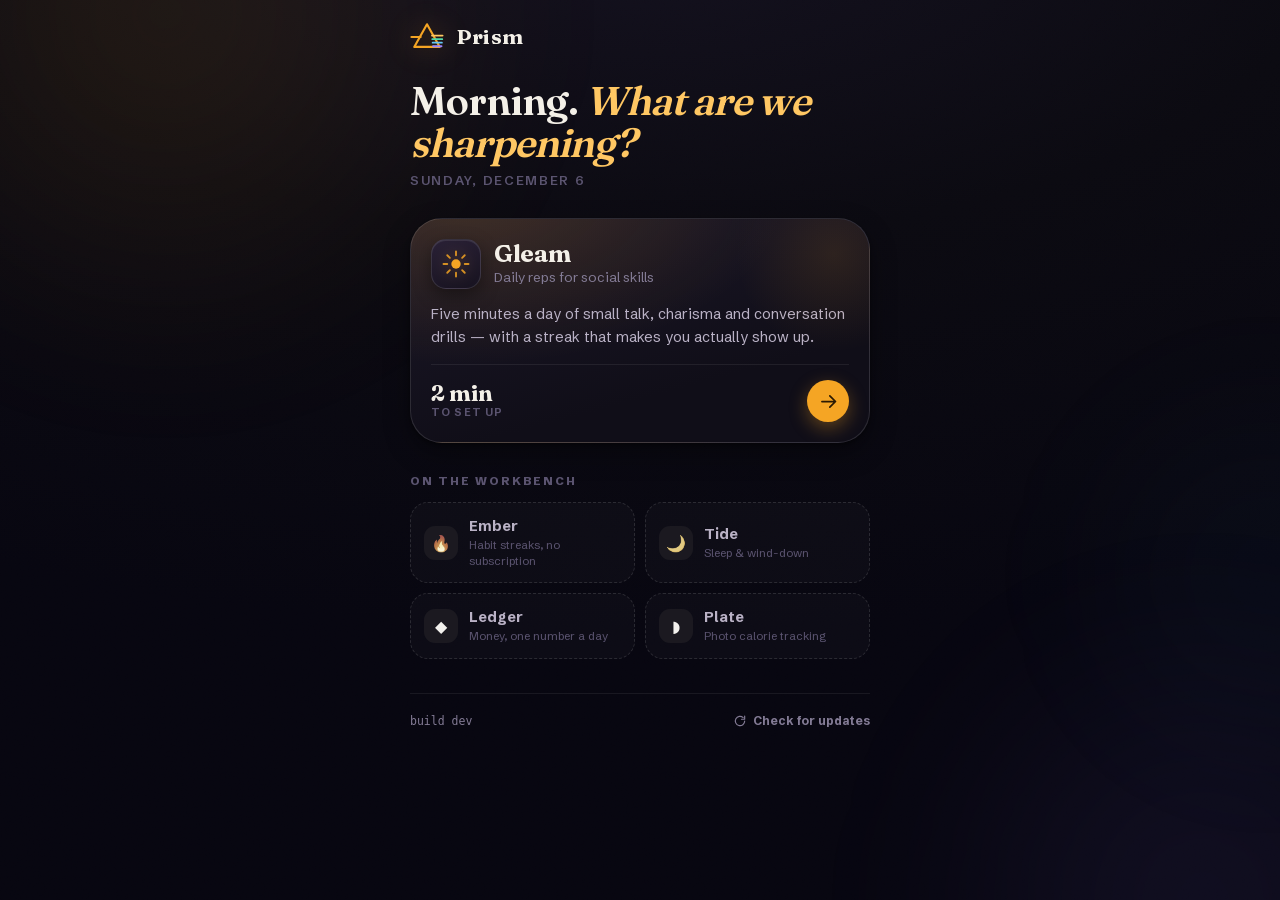
==== index.html @ c6a90bb6 "Add Prism PWA with Gleam, a social skills trainer Prism is a static, installable multi-app suite for" ====
<!DOCTYPE html>
<html lang="en" data-theme="nocturne">
<head>
<meta charset="utf-8">
<meta name="viewport" content="width=device-width, initial-scale=1, viewport-fit=cover, maximum-scale=1, user-scalable=no">
<title>Prism</title>
<meta name="description" content="A pocket suite of small, sharp apps. Starting with Gleam — daily reps for social skills.">

<link rel="manifest" href="./manifest.webmanifest">
<meta name="theme-color" content="#0B0A11">
<meta name="color-scheme" content="dark">

<!-- iOS standalone / add-to-home-screen -->
<meta name="apple-mobile-web-app-capable" content="yes">
<meta name="mobile-web-app-capable" content="yes">
<meta name="apple-mobile-web-app-status-bar-style" content="black-translucent">
<meta name="apple-mobile-web-app-title" content="Prism">
<link rel="apple-touch-icon" href="./assets/icons/apple-touch-icon.png">
<link rel="icon" href="./assets/icons/icon-192.png" sizes="192x192">
<link rel="icon" href="./assets/icon.svg" type="image/svg+xml">

<link rel="preload" href="./assets/fonts/fraunces-1.woff2" as="font" type="font/woff2" crossorigin>
<link rel="preload" href="./assets/fonts/schibstedgrotesk-4.woff2" as="font" type="font/woff2" crossorigin>
<link rel="stylesheet" href="./css/fonts.css">
<link rel="stylesheet" href="./css/tokens.css">
<link rel="stylesheet" href="./css/base.css">
<link rel="stylesheet" href="./css/hub.css">
<link rel="stylesheet" href="./css/gleam.css">
</head>
<body>

<div class="atmos" aria-hidden="true">
  <div class="atmos__aurora atmos__aurora--a"></div>
  <div class="atmos__aurora atmos__aurora--b"></div>
  <div class="atmos__aurora atmos__aurora--c"></div>
  <div class="atmos__grain"></div>
</div>

<div id="app" class="app-frame"></div>

<div id="layer-toast" class="layer-toast" role="status" aria-live="polite"></div>
<div id="layer-sheet" class="layer-sheet" aria-hidden="true"></div>

<noscript>
  <div style="padding:2rem;font-family:sans-serif;color:#F3EFE7">
    Prism needs JavaScript. Turn it on and reload.
  </div>
</noscript>

<script type="module" src="./js/main.js"></script>
</body>
</html>
---- css/fonts.css ----
/* vietnamese */
@font-face {
  font-family: 'Fraunces';
  font-style: normal;
  font-weight: 400 900;
  font-display: swap;
  src: url(../assets/fonts/fraunces-2.woff2) format('woff2');
  unicode-range: U+0102-0103, U+0110-0111, U+0128-0129, U+0168-0169, U+01A0-01A1, U+01AF-01B0, U+0300-0301, U+0303-0304, U+0308-0309, U+0323, U+0329, U+1EA0-1EF9, U+20AB;
}
/* latin-ext */
@font-face {
  font-family: 'Fraunces';
  font-style: normal;
  font-weight: 400 900;
  font-display: swap;
  src: url(../assets/fonts/fraunces-3.woff2) format('woff2');
  unicode-range: U+0100-02BA, U+02BD-02C5, U+02C7-02CC, U+02CE-02D7, U+02DD-02FF, U+0304, U+0308, U+0329, U+1D00-1DBF, U+1E00-1E9F, U+1EF2-1EFF, U+2020, U+20A0-20AB, U+20AD-20C0, U+2113, U+2C60-2C7F, U+A720-A7FF;
}
/* latin */
@font-face {
  font-family: 'Fraunces';
  font-style: normal;
  font-weight: 400 900;
  font-display: swap;
  src: url(../assets/fonts/fraunces-1.woff2) format('woff2');
  unicode-range: U+0000-00FF, U+0131, U+0152-0153, U+02BB-02BC, U+02C6, U+02DA, U+02DC, U+0304, U+0308, U+0329, U+2000-206F, U+20AC, U+2122, U+2191, U+2193, U+2212, U+2215, U+FEFF, U+FFFD;
}
/* latin-ext */
@font-face {
  font-family: 'Schibsted Grotesk';
  font-style: normal;
  font-weight: 400 900;
  font-display: swap;
  src: url(../assets/fonts/schibstedgrotesk-5.woff2) format('woff2');
  unicode-range: U+0100-02BA, U+02BD-02C5, U+02C7-02CC, U+02CE-02D7, U+02DD-02FF, U+0304, U+0308, U+0329, U+1D00-1DBF, U+1E00-1E9F, U+1EF2-1EFF, U+2020, U+20A0-20AB, U+20AD-20C0, U+2113, U+2C60-2C7F, U+A720-A7FF;
}
/* latin */
@font-face {
  font-family: 'Schibsted Grotesk';
  font-style: normal;
  font-weight: 400 900;
  font-display: swap;
  src: url(../assets/fonts/schibstedgrotesk-4.woff2) format('woff2');
  unicode-range: U+0000-00FF, U+0131, U+0152-0153, U+02BB-02BC, U+02C6, U+02DA, U+02DC, U+0304, U+0308, U+0329, U+2000-206F, U+20AC, U+2122, U+2191, U+2193, U+2212, U+2215, U+FEFF, U+FFFD;
}
---- css/tokens.css ----
/* ──────────────────────────────────────────────────────────────
   Prism — "Nocturne & Ember"
   Deep indigo-black ground, one warm ember accent that carries all
   the energy, bone-white type. Committed dark: no light variant, so
   every surface can be tuned rather than compromised.
   ────────────────────────────────────────────────────────────── */

:root {
  /* ── Ground ─────────────────────────────────────────────── */
  --ink-950: #070610;
  --ink-900: #0B0A11;
  --ink-850: #100E18;
  --ink-800: #16131F;
  --ink-700: #1C1828;
  --ink-600: #262034;
  --ink-500: #332B45;

  --hairline: rgba(255, 255, 255, 0.07);
  --hairline-2: rgba(255, 255, 255, 0.12);
  --hairline-3: rgba(255, 255, 255, 0.2);
  --lift: rgba(255, 255, 255, 0.035);

  /* ── Type ───────────────────────────────────────────────── */
  --text: #F4F0E8;
  --text-2: #BAB2C6;
  --text-3: #837B95;
  --text-4: #5B5470;

  /* ── Ember (the gleam) ──────────────────────────────────── */
  --ember-050: #FFF3DC;
  --ember-100: #FFE2AF;
  --ember-300: #FFC763;
  --ember: #F5A524;
  --ember-600: #DC8709;
  --ember-700: #A66206;
  --ember-ink: #2A1A03;
  --ember-glow: rgba(245, 165, 36, 0.34);
  --ember-veil: rgba(245, 165, 36, 0.11);

  /* ── Semantics ──────────────────────────────────────────── */
  --mint: #4FD8A8;
  --mint-deep: #123A2D;
  --mint-ink: #06251A;
  --rose: #FF6B7A;
  --rose-deep: #3F1620;
  --rose-ink: #2A070E;
  --iris: #9A86FF;
  --iris-deep: #221B45;
  --sky: #63C6F5;
  --flame-a: #FF7A18;
  --flame-b: #FFC53D;

  /* ── Radii ──────────────────────────────────────────────── */
  --r-xs: 9px;
  --r-sm: 13px;
  --r-md: 18px;
  --r-lg: 24px;
  --r-xl: 32px;
  --r-2xl: 40px;
  --r-pill: 999px;

  /* ── Elevation ──────────────────────────────────────────── */
  --shadow-sm: 0 1px 2px rgba(0, 0, 0, 0.4), 0 2px 8px rgba(0, 0, 0, 0.22);
  --shadow-md: 0 2px 4px rgba(0, 0, 0, 0.38), 0 10px 26px rgba(0, 0, 0, 0.36);
  --shadow-lg: 0 4px 10px rgba(0, 0, 0, 0.42), 0 26px 60px rgba(0, 0, 0, 0.5);
  --shadow-ember: 0 8px 30px rgba(245, 165, 36, 0.22);

  /* ── Motion ─────────────────────────────────────────────── */
  --ease-out: cubic-bezier(0.22, 1, 0.36, 1);
  --ease-spring: cubic-bezier(0.18, 0.94, 0.24, 1.14);
  --ease-in-out: cubic-bezier(0.65, 0, 0.35, 1);
  --t-fast: 140ms;
  --t: 240ms;
  --t-slow: 460ms;

  /* ── Metrics ────────────────────────────────────────────── */
  --frame: 500px;
  --gutter: 20px;
  --tabbar-h: 66px;
  --safe-t: env(safe-area-inset-top, 0px);
  --safe-b: env(safe-area-inset-bottom, 0px);

  /* ── Fonts ──────────────────────────────────────────────── */
  --font-display: 'Fraunces', 'Iowan Old Style', Georgia, serif;
  --font-ui: 'Schibsted Grotesk', ui-sans-serif, -apple-system, 'Segoe UI', sans-serif;
  --font-mono: ui-monospace, 'SF Mono', 'Cascadia Code', monospace;
}

/* Per-app accent. The hub retints this as you enter each app, so one set of
   components can wear a different colour per product without a second theme. */
:root {
  --accent: var(--ember);
  --accent-300: var(--ember-300);
  --accent-600: var(--ember-600);
  --accent-ink: var(--ember-ink);
  --accent-glow: var(--ember-glow);
  --accent-veil: var(--ember-veil);
}

@media (prefers-reduced-motion: reduce) {
  :root {
    --t-fast: 1ms;
    --t: 1ms;
    --t-slow: 1ms;
  }
}
---- css/base.css ----
/* ── Reset ─────────────────────────────────────────────────── */
*, *::before, *::after { box-sizing: border-box; }
* { margin: 0; }

html, body { height: 100%; }

html {
  background: var(--ink-950);
  -webkit-text-size-adjust: 100%;
  text-size-adjust: 100%;
}

body {
  font-family: var(--font-ui);
  font-size: 16px;
  line-height: 1.5;
  color: var(--text);
  background: var(--ink-900);
  overflow-x: hidden;
  overscroll-behavior-y: none;
  -webkit-font-smoothing: antialiased;
  -moz-osx-font-smoothing: grayscale;
  -webkit-tap-highlight-color: transparent;
  text-rendering: optimizeLegibility;
}

button, input, textarea, select { font: inherit; color: inherit; }
button { background: none; border: 0; cursor: pointer; padding: 0; }
img, svg { display: block; max-width: 100%; }
[hidden] { display: none !important; }
:focus-visible { outline: 2px solid var(--accent-300); outline-offset: 3px; border-radius: 6px; }
::selection { background: var(--accent); color: var(--accent-ink); }

/* ── Atmosphere ────────────────────────────────────────────
   Slow-drifting aurora blooms plus a grain overlay, so flat panels
   sit on something with depth instead of on a solid hex value. */
.atmos {
  position: fixed;
  inset: 0;
  z-index: 0;
  pointer-events: none;
  overflow: hidden;
  background:
    radial-gradient(120% 80% at 50% -10%, #14111F 0%, var(--ink-900) 46%, var(--ink-950) 100%);
}

.atmos__aurora {
  position: absolute;
  border-radius: 50%;
  filter: blur(70px);
  opacity: 0.5;
  will-change: transform;
}

.atmos__aurora--a {
  width: 70vmax; height: 70vmax;
  top: -34vmax; left: -22vmax;
  background: radial-gradient(circle, rgba(245, 165, 36, 0.2), transparent 62%);
  animation: drift-a 34s var(--ease-in-out) infinite alternate;
}
.atmos__aurora--b {
  width: 60vmax; height: 60vmax;
  bottom: -30vmax; right: -24vmax;
  background: radial-gradient(circle, rgba(154, 134, 255, 0.17), transparent 62%);
  animation: drift-b 42s var(--ease-in-out) infinite alternate;
}
.atmos__aurora--c {
  width: 42vmax; height: 42vmax;
  top: 34%; right: -20vmax;
  background: radial-gradient(circle, rgba(99, 198, 245, 0.09), transparent 64%);
  animation: drift-a 52s var(--ease-in-out) infinite alternate-reverse;
}

@keyframes drift-a { to { transform: translate3d(9vmax, 7vmax, 0) scale(1.14); } }
@keyframes drift-b { to { transform: translate3d(-8vmax, -9vmax, 0) scale(1.1); } }

.atmos__grain {
  position: absolute;
  inset: -50%;
  opacity: 0.05;
  mix-blend-mode: overlay;
  background-image: url("data:image/svg+xml,%3Csvg xmlns='http://www.w3.org/2000/svg' width='220' height='220'%3E%3Cfilter id='n'%3E%3CfeTurbulence type='fractalNoise' baseFrequency='.82' numOctaves='3' stitchTiles='stitch'/%3E%3C/filter%3E%3Crect width='100%25' height='100%25' filter='url(%23n)'/%3E%3C/svg%3E");
}

@media (prefers-reduced-motion: reduce) {
  .atmos__aurora { animation: none; }
}

/* ── Frame ─────────────────────────────────────────────────
   Phone-width column, centred on desktop so it reads as an app
   rather than a stretched website. */
.app-frame {
  position: relative;
  z-index: 1;
  width: 100%;
  max-width: var(--frame);
  margin-inline: auto;
  min-height: 100dvh;
  display: flex;
  flex-direction: column;
}

.screen {
  display: flex;
  flex-direction: column;
  flex: 1;
  min-height: 0;
  padding-inline: var(--gutter);
  padding-top: calc(var(--safe-t) + 14px);
  padding-bottom: calc(var(--safe-b) + 24px);
  animation: screen-in var(--t-slow) var(--ease-out) both;
}

.screen--flush { padding-inline: 0; }
.screen--tabbed { padding-bottom: calc(var(--safe-b) + var(--tabbar-h) + 26px); }

@keyframes screen-in {
  from { opacity: 0; transform: translate3d(0, 10px, 0); }
  to   { opacity: 1; transform: none; }
}

/* ── Typography ────────────────────────────────────────────── */
.display {
  font-family: var(--font-display);
  font-weight: 600;
  letter-spacing: -0.022em;
  line-height: 1.08;
  font-size: clamp(29px, 8.4vw, 38px);
  text-wrap: balance;
}
.display--xl { font-size: clamp(38px, 12vw, 54px); font-weight: 700; }
.display--sm { font-size: clamp(23px, 6.2vw, 27px); }

.title { font-size: 20px; font-weight: 700; letter-spacing: -0.015em; }
.body { color: var(--text-2); font-size: 15.5px; line-height: 1.58; text-wrap: pretty; }
.body--lg { font-size: 17px; }
.small { font-size: 13.5px; color: var(--text-3); line-height: 1.5; }

.eyebrow {
  font-size: 11.5px;
  font-weight: 700;
  letter-spacing: 0.15em;
  text-transform: uppercase;
  color: var(--accent);
}
.eyebrow--quiet { color: var(--text-4); }

.num { font-variant-numeric: tabular-nums; font-feature-settings: 'tnum' 1; }

.serif-accent { font-family: var(--font-display); font-style: italic; font-weight: 600; }

/* ── Buttons ───────────────────────────────────────────────
   A pressable slab with a darker lip underneath. The lip collapses
   on :active so the button physically sinks — the single most
   satisfying detail in a tap-heavy app. */
.btn {
  --btn-bg: var(--ink-600);
  --btn-lip: rgba(0, 0, 0, 0.55);
  --btn-fg: var(--text);
  position: relative;
  display: inline-flex;
  align-items: center;
  justify-content: center;
  gap: 10px;
  width: 100%;
  min-height: 54px;
  padding: 14px 22px;
  border-radius: var(--r-md);
  background: var(--btn-bg);
  color: var(--btn-fg);
  font-weight: 700;
  font-size: 16px;
  letter-spacing: 0.005em;
  box-shadow: 0 4px 0 0 var(--btn-lip);
  transform: translateZ(0);
  transition: transform var(--t-fast) var(--ease-out), box-shadow var(--t-fast) var(--ease-out),
              background-color var(--t-fast) linear, opacity var(--t-fast) linear;
  user-select: none;
}

.btn:active:not(:disabled) {
  transform: translateY(4px);
  box-shadow: 0 0 0 0 var(--btn-lip);
}

.btn:disabled { opacity: 0.42; cursor: not-allowed; }

.btn--primary {
  --btn-bg: var(--accent);
  --btn-lip: var(--accent-600);
  --btn-fg: var(--accent-ink);
}
.btn--primary:not(:disabled) { box-shadow: 0 4px 0 0 var(--btn-lip), var(--shadow-ember); }
.btn--primary:active:not(:disabled) { box-shadow: 0 0 0 0 var(--btn-lip); }

.btn--mint { --btn-bg: var(--mint); --btn-lip: #2C9C74; --btn-fg: var(--mint-ink); }
.btn--rose { --btn-bg: var(--rose); --btn-lip: #C4444F; --btn-fg: var(--rose-ink); }

.btn--ghost {
  --btn-bg: transparent;
  --btn-lip: transparent;
  color: var(--text-2);
  box-shadow: inset 0 0 0 2px var(--hairline-2);
}
.btn--ghost:active:not(:disabled) { transform: scale(0.985); background: var(--lift); }

.btn--quiet {
  --btn-bg: transparent; --btn-lip: transparent;
  color: var(--text-3);
  min-height: 44px;
  font-weight: 600;
  box-shadow: none;
}
.btn--quiet:active:not(:disabled) { transform: none; color: var(--text); }

.btn--sm { min-height: 42px; padding: 9px 16px; font-size: 14.5px; border-radius: var(--r-sm); box-shadow: 0 3px 0 0 var(--btn-lip); }
.btn--sm:active:not(:disabled) { transform: translateY(3px); }
.btn--auto { width: auto; }

/* ── Icon button ───────────────────────────────────────────── */
.iconbtn {
  display: inline-grid;
  place-items: center;
  width: 40px; height: 40px;
  border-radius: var(--r-pill);
  color: var(--text-2);
  transition: background var(--t-fast), color var(--t-fast), transform var(--t-fast);
}
.iconbtn:active { background: var(--lift); transform: scale(0.92); }

/* ── Surfaces ──────────────────────────────────────────────── */
.card {
  position: relative;
  background: linear-gradient(180deg, var(--ink-800), var(--ink-850));
  border: 1px solid var(--hairline);
  border-radius: var(--r-lg);
  padding: 18px;
  box-shadow: var(--shadow-sm);
}
.card::before {
  content: '';
  position: absolute;
  inset: 0 0 auto;
  height: 1px;
  border-radius: inherit;
  background: linear-gradient(90deg, transparent, rgba(255, 255, 255, 0.16), transparent);
  pointer-events: none;
}

.panel {
  background: var(--ink-800);
  border: 1px solid var(--hairline);
  border-radius: var(--r-md);
  padding: 16px;
}

.divider { height: 1px; background: var(--hairline); border: 0; margin: 18px 0; }

/* ── Chips & pills ─────────────────────────────────────────── */
.chip {
  display: inline-flex;
  align-items: center;
  gap: 6px;
  padding: 6px 12px;
  border-radius: var(--r-pill);
  background: var(--lift);
  border: 1px solid var(--hairline);
  font-size: 13px;
  font-weight: 600;
  color: var(--text-2);
}
.chip--accent { background: var(--accent-veil); border-color: rgba(245, 165, 36, 0.28); color: var(--accent-300); }

/* ── Stat rail ─────────────────────────────────────────────── */
.rail {
  display: flex;
  align-items: center;
  gap: 8px;
  padding: 4px 0 14px;
}
.rail__stat {
  display: inline-flex;
  align-items: center;
  gap: 6px;
  font-weight: 700;
  font-size: 15px;
  color: var(--text);
}
.rail__stat svg { width: 20px; height: 20px; }
.rail__spacer { flex: 1; }

/* ── Progress ──────────────────────────────────────────────── */
.progress {
  position: relative;
  height: 14px;
  border-radius: var(--r-pill);
  background: var(--ink-700);
  overflow: hidden;
  box-shadow: inset 0 1px 2px rgba(0, 0, 0, 0.5);
}
.progress__fill {
  height: 100%;
  width: 0;
  border-radius: inherit;
  background: linear-gradient(90deg, var(--accent-600), var(--accent), var(--accent-300));
  transition: width var(--t-slow) var(--ease-spring);
  position: relative;
}
.progress__fill::after {
  content: '';
  position: absolute;
  inset: 2px 6px auto 6px;
  height: 3px;
  border-radius: var(--r-pill);
  background: rgba(255, 255, 255, 0.35);
}
.progress--slim { height: 8px; }
.progress--slim .progress__fill::after { display: none; }

/* ── Toasts ────────────────────────────────────────────────── */
.layer-toast {
  position: fixed;
  left: 50%;
  bottom: calc(var(--safe-b) + 18px);
  transform: translateX(-50%);
  z-index: 90;
  width: min(100% - 28px, calc(var(--frame) - 28px));
  display: flex;
  flex-direction: column;
  gap: 8px;
  pointer-events: none;
}

.toast {
  display: flex;
  align-items: center;
  gap: 12px;
  padding: 13px 15px;
  border-radius: var(--r-md);
  background: rgba(28, 24, 40, 0.93);
  -webkit-backdrop-filter: blur(18px) saturate(150%);
  backdrop-filter: blur(18px) saturate(150%);
  border: 1px solid var(--hairline-2);
  box-shadow: var(--shadow-lg);
  font-size: 14.5px;
  font-weight: 600;
  pointer-events: auto;
  animation: toast-in 380ms var(--ease-spring) both;
}
.toast--out { animation: toast-out 220ms var(--ease-out) both; }
.toast__icon {
  display: grid; place-items: center;
  width: 26px; height: 26px;
  flex: none;
  border-radius: var(--r-pill);
  background: var(--accent-veil);
  color: var(--accent-300);
  font-size: 14px;
}
.toast__msg { flex: 1; }
.toast__action {
  flex: none;
  padding: 7px 13px;
  border-radius: var(--r-pill);
  background: var(--accent);
  color: var(--accent-ink);
  font-weight: 800;
  font-size: 13.5px;
}

@keyframes toast-in {
  from { opacity: 0; transform: translate3d(0, 20px, 0) scale(0.96); }
  to   { opacity: 1; transform: none; }
}
@keyframes toast-out {
  to { opacity: 0; transform: translate3d(0, 10px, 0) scale(0.97); }
}

/* ── Sheets ────────────────────────────────────────────────── */
.layer-sheet {
  position: fixed;
  inset: 0;
  z-index: 100;
  display: none;
}
.layer-sheet[data-open] { display: block; }

.sheet__scrim {
  position: absolute;
  inset: 0;
  background: rgba(4, 3, 8, 0.66);
  -webkit-backdrop-filter: blur(3px);
  backdrop-filter: blur(3px);
  animation: fade-in var(--t) var(--ease-out) both;
}

.sheet__panel {
  position: absolute;
  left: 50%;
  bottom: 0;
  transform: translateX(-50%);
  width: min(100%, var(--frame));
  max-height: 88dvh;
  overflow-y: auto;
  -webkit-overflow-scrolling: touch;
  background: var(--ink-800);
  border: 1px solid var(--hairline-2);
  border-bottom: 0;
  border-radius: var(--r-2xl) var(--r-2xl) 0 0;
  padding: 10px var(--gutter) calc(var(--safe-b) + 22px);
  box-shadow: var(--shadow-lg);
  animation: sheet-in 400ms var(--ease-spring) both;
}
.sheet__grab {
  width: 40px; height: 4px;
  border-radius: var(--r-pill);
  background: var(--hairline-3);
  margin: 4px auto 16px;
}

@keyframes sheet-in { from { transform: translate(-50%, 100%); } to { transform: translate(-50%, 0); } }
@keyframes fade-in { from { opacity: 0; } to { opacity: 1; } }

/* ── Tab bar ───────────────────────────────────────────────── */
.tabbar {
  position: fixed;
  left: 50%;
  bottom: calc(var(--safe-b) + 10px);
  transform: translateX(-50%);
  z-index: 60;
  width: min(100% - 24px, calc(var(--frame) - 24px));
  display: grid;
  grid-auto-flow: column;
  grid-auto-columns: 1fr;
  gap: 2px;
  padding: 7px;
  border-radius: var(--r-xl);
  background: rgba(22, 19, 31, 0.86);
  -webkit-backdrop-filter: blur(22px) saturate(160%);
  backdrop-filter: blur(22px) saturate(160%);
  border: 1px solid var(--hairline-2);
  box-shadow: var(--shadow-lg);
}

.tab {
  display: flex;
  flex-direction: column;
  align-items: center;
  gap: 3px;
  padding: 7px 4px 6px;
  border-radius: var(--r-md);
  color: var(--text-4);
  font-size: 10.5px;
  font-weight: 700;
  letter-spacing: 0.02em;
  transition: color var(--t-fast) linear, background var(--t-fast) linear, transform var(--t-fast) var(--ease-out);
}
.tab svg { width: 23px; height: 23px; }
.tab:active { transform: scale(0.93); }
.tab[aria-current='page'] { color: var(--accent); background: var(--accent-veil); }

/* ── Utility ───────────────────────────────────────────────── */
.stack { display: flex; flex-direction: column; }
.row { display: flex; align-items: center; }
.grow { flex: 1; }
.center { text-align: center; }
.gap-4 { gap: 4px; } .gap-6 { gap: 6px; } .gap-8 { gap: 8px; }
.gap-10 { gap: 10px; } .gap-12 { gap: 12px; } .gap-16 { gap: 16px; }
.gap-20 { gap: 20px; } .gap-24 { gap: 24px; } .gap-32 { gap: 32px; }
.mt-auto { margin-top: auto; }
.pad-t-8 { padding-top: 8px; }
.hide { display: none !important; }
.scroll-y { overflow-y: auto; -webkit-overflow-scrolling: touch; }

.stagger > * { animation: rise-in var(--t-slow) var(--ease-out) both; }
.stagger > *:nth-child(1) { animation-delay: 30ms; }
.stagger > *:nth-child(2) { animation-delay: 80ms; }
.stagger > *:nth-child(3) { animation-delay: 130ms; }
.stagger > *:nth-child(4) { animation-delay: 180ms; }
.stagger > *:nth-child(5) { animation-delay: 230ms; }
.stagger > *:nth-child(6) { animation-delay: 280ms; }
.stagger > *:nth-child(7) { animation-delay: 330ms; }
.stagger > *:nth-child(8) { animation-delay: 380ms; }

@keyframes rise-in {
  from { opacity: 0; transform: translate3d(0, 14px, 0); }
  to   { opacity: 1; transform: none; }
}

@keyframes pop {
  0% { transform: scale(1); }
  45% { transform: scale(1.16); }
  100% { transform: scale(1); }
}

@keyframes shake {
  10%, 90% { transform: translateX(-2px); }
  20%, 80% { transform: translateX(4px); }
  30%, 50%, 70% { transform: translateX(-6px); }
  40%, 60% { transform: translateX(6px); }
}

/* ── Confetti ──────────────────────────────────────────────── */
.confetti {
  position: fixed;
  inset: 0;
  z-index: 95;
  pointer-events: none;
  overflow: hidden;
}
.confetti i {
  position: absolute;
  top: -14px;
  width: 9px; height: 14px;
  border-radius: 2px;
  animation: fall linear forwards;
}
@keyframes fall {
  to { transform: translate3d(var(--dx, 0), 106dvh, 0) rotate(var(--rot, 540deg)); opacity: 0.15; }
}
---- css/hub.css ----
/* ── The Prism hub ─────────────────────────────────────────── */

.hub__top {
  display: flex;
  align-items: center;
  gap: 12px;
  padding: 6px 0 26px;
}

.hub__mark {
  width: 34px; height: 34px;
  flex: none;
  color: var(--ember);
  filter: drop-shadow(0 0 14px var(--ember-glow));
}

.hub__wordmark {
  font-family: var(--font-display);
  font-size: 21px;
  font-weight: 700;
  letter-spacing: 0.01em;
}

.hub__greet {
  font-family: var(--font-display);
  font-size: clamp(30px, 8.6vw, 40px);
  font-weight: 600;
  line-height: 1.06;
  letter-spacing: -0.025em;
  margin-bottom: 6px;
}
.hub__greet em {
  font-style: italic;
  color: var(--ember-300);
}

.hub__date {
  font-size: 13px;
  font-weight: 600;
  letter-spacing: 0.13em;
  text-transform: uppercase;
  color: var(--text-4);
  margin-bottom: 28px;
}

.hub__label {
  font-size: 11.5px;
  font-weight: 800;
  letter-spacing: 0.17em;
  text-transform: uppercase;
  color: var(--text-4);
  margin: 30px 0 12px;
}

/* ── Live app card ─────────────────────────────────────────── */

.appcard {
  position: relative;
  display: block;
  width: 100%;
  text-align: left;
  padding: 20px;
  border-radius: var(--r-xl);
  border: 1px solid var(--hairline-2);
  background:
    radial-gradient(120% 130% at 12% -10%, rgba(245, 165, 36, 0.17), transparent 58%),
    linear-gradient(165deg, var(--ink-700), var(--ink-850) 70%);
  box-shadow: var(--shadow-md);
  overflow: hidden;
  transition: transform var(--t) var(--ease-spring), box-shadow var(--t) var(--ease-out);
}
.appcard:active { transform: scale(0.982); box-shadow: var(--shadow-sm); }

.appcard::after {
  content: '';
  position: absolute;
  right: -70px; top: -70px;
  width: 210px; height: 210px;
  border-radius: 50%;
  background: radial-gradient(circle, var(--ember-veil), transparent 66%);
  pointer-events: none;
}

.appcard__head { display: flex; align-items: center; gap: 13px; margin-bottom: 14px; }

.appcard__icon {
  width: 50px; height: 50px;
  flex: none;
  display: grid; place-items: center;
  border-radius: 15px;
  background: linear-gradient(160deg, #2A2137, #171320);
  border: 1px solid var(--hairline-2);
  color: var(--ember);
  box-shadow: inset 0 1px 0 rgba(255, 255, 255, 0.09), 0 6px 18px rgba(0, 0, 0, 0.4);
}
.appcard__icon svg { width: 30px; height: 30px; filter: drop-shadow(0 0 8px var(--ember-glow)); }

.appcard__name { font-family: var(--font-display); font-size: 24px; font-weight: 700; letter-spacing: -0.02em; line-height: 1.1; }
.appcard__tag { font-size: 13.5px; color: var(--text-3); }

.appcard__blurb { font-size: 14.5px; color: var(--text-2); line-height: 1.55; margin-bottom: 16px; position: relative; }

.appcard__stats {
  display: flex;
  align-items: center;
  gap: 18px;
  padding-top: 15px;
  border-top: 1px solid var(--hairline);
  position: relative;
}
.appcard__stat { display: flex; flex-direction: column; gap: 1px; }
.appcard__stat b {
  font-family: var(--font-display);
  font-size: 22px;
  font-weight: 700;
  line-height: 1;
  font-variant-numeric: tabular-nums;
}
.appcard__stat span { font-size: 10.5px; letter-spacing: 0.11em; text-transform: uppercase; color: var(--text-4); font-weight: 700; }

.appcard__go {
  margin-left: auto;
  display: grid; place-items: center;
  width: 42px; height: 42px;
  border-radius: var(--r-pill);
  background: var(--ember);
  color: var(--ember-ink);
  box-shadow: 0 6px 18px var(--ember-glow);
}
.appcard__go svg { width: 21px; height: 21px; stroke-width: 2.6; }

.appcard__ring {
  position: absolute;
  right: 18px; top: 18px;
  font-size: 11px;
  font-weight: 800;
  letter-spacing: 0.1em;
  text-transform: uppercase;
  color: var(--mint);
  display: flex; align-items: center; gap: 6px;
}
.appcard__ring i {
  width: 7px; height: 7px;
  border-radius: 50%;
  background: var(--mint);
  box-shadow: 0 0 0 0 rgba(79, 216, 168, 0.6);
  animation: pulse-dot 2.4s var(--ease-out) infinite;
}
@keyframes pulse-dot {
  0% { box-shadow: 0 0 0 0 rgba(79, 216, 168, 0.55); }
  70% { box-shadow: 0 0 0 9px rgba(79, 216, 168, 0); }
  100% { box-shadow: 0 0 0 0 rgba(79, 216, 168, 0); }
}

/* ── Planned shelf ─────────────────────────────────────────── */

.shelf { display: grid; grid-template-columns: 1fr 1fr; gap: 10px; }

.shelf__item {
  display: flex;
  align-items: center;
  gap: 11px;
  padding: 13px;
  border-radius: var(--r-md);
  background: rgba(255, 255, 255, 0.022);
  border: 1px dashed var(--hairline-2);
  text-align: left;
  transition: background var(--t-fast), transform var(--t-fast);
}
.shelf__item:active { background: var(--lift); transform: scale(0.975); }
.shelf__glyph {
  width: 34px; height: 34px;
  flex: none;
  display: grid; place-items: center;
  border-radius: 11px;
  background: var(--ink-700);
  font-size: 16px;
  filter: grayscale(0.55);
}
.shelf__name { font-weight: 700; font-size: 14.5px; color: var(--text-2); }
.shelf__tag { font-size: 11.5px; color: var(--text-4); line-height: 1.35; }

/* ── Install hint ──────────────────────────────────────────── */

.install {
  margin-top: 26px;
  padding: 16px;
  border-radius: var(--r-lg);
  border: 1px solid rgba(154, 134, 255, 0.26);
  background: linear-gradient(160deg, rgba(154, 134, 255, 0.12), transparent 70%), var(--ink-850);
}
.install__title { font-weight: 700; font-size: 15px; margin-bottom: 5px; display: flex; align-items: center; gap: 8px; }
.install__title svg { width: 18px; height: 18px; color: var(--iris); }
.install ol { margin: 8px 0 0; padding-left: 19px; color: var(--text-2); font-size: 13.5px; line-height: 1.75; }
.install kbd {
  font: inherit;
  font-weight: 700;
  color: var(--text);
  background: var(--ink-600);
  border-radius: 5px;
  padding: 1px 6px;
}

/* ── Footer ────────────────────────────────────────────────── */

.hub__foot {
  margin-top: 34px;
  padding-top: 18px;
  border-top: 1px solid var(--hairline);
  display: flex;
  align-items: center;
  gap: 12px;
  font-size: 12px;
  color: var(--text-4);
}
.hub__foot code { font-family: var(--font-mono); font-size: 11.5px; color: var(--text-3); }
.hub__foot button { color: var(--text-3); font-size: 12px; font-weight: 700; margin-left: auto; display: inline-flex; align-items: center; gap: 6px; }
.hub__foot button svg { width: 14px; height: 14px; }
.hub__foot button:active { color: var(--text); }
---- css/gleam.css ----
/* ══════════════════════════════════════════════════════════════
   GLEAM — social skills trainer
   ══════════════════════════════════════════════════════════════ */

/* ── Onboarding ────────────────────────────────────────────── */

.ob {
  display: flex;
  flex-direction: column;
  min-height: 100dvh;
  padding: calc(var(--safe-t) + 10px) var(--gutter) calc(var(--safe-b) + 18px);
}

.ob__nav { display: flex; align-items: center; gap: 12px; margin-bottom: 22px; }
.ob__track { flex: 1; height: 6px; border-radius: var(--r-pill); background: var(--ink-700); overflow: hidden; }
.ob__fill {
  height: 100%; width: 0;
  border-radius: inherit;
  background: linear-gradient(90deg, var(--ember-600), var(--ember-300));
  transition: width 520ms var(--ease-spring);
}
.ob__count { font-size: 12px; font-weight: 700; color: var(--text-4); font-variant-numeric: tabular-nums; }

.ob__body { flex: 1; display: flex; flex-direction: column; animation: rise-in 420ms var(--ease-out) both; }
.ob__foot { padding-top: 18px; display: flex; flex-direction: column; gap: 8px; }

.ob__eyebrow {
  font-size: 11.5px; font-weight: 800; letter-spacing: 0.17em;
  text-transform: uppercase; color: var(--ember); margin-bottom: 12px;
}
.ob__title {
  font-family: var(--font-display);
  font-size: clamp(27px, 7.6vw, 34px);
  font-weight: 600;
  line-height: 1.14;
  letter-spacing: -0.024em;
  text-wrap: balance;
  margin-bottom: 10px;
}
.ob__title em { font-style: italic; color: var(--ember-300); }
.ob__sub { color: var(--text-2); font-size: 15.5px; line-height: 1.55; margin-bottom: 24px; text-wrap: pretty; }

/* Welcome hero */
.ob__hero { flex: 1; display: flex; flex-direction: column; align-items: center; justify-content: center; text-align: center; }
.ob__glyph {
  width: 108px; height: 108px;
  color: var(--ember);
  margin-bottom: 26px;
  filter: drop-shadow(0 0 34px var(--ember-glow));
  animation: glyph-in 900ms var(--ease-spring) both;
}
@keyframes glyph-in {
  from { opacity: 0; transform: scale(0.6) rotate(-25deg); }
  to { opacity: 1; transform: none; }
}
.ob__heroTitle {
  font-family: var(--font-display);
  font-size: clamp(46px, 15vw, 66px);
  font-weight: 700;
  letter-spacing: -0.04em;
  line-height: 0.95;
  margin-bottom: 14px;
}
.ob__heroSub { color: var(--text-2); font-size: 17px; max-width: 20em; line-height: 1.5; }

/* Option lists */
.opts { display: flex; flex-direction: column; gap: 10px; }
.opts--grid { display: grid; grid-template-columns: 1fr 1fr; }

.opt {
  display: flex;
  align-items: center;
  gap: 13px;
  width: 100%;
  padding: 15px 16px;
  text-align: left;
  border-radius: var(--r-md);
  background: var(--ink-800);
  border: 2px solid var(--hairline);
  font-size: 15.5px;
  font-weight: 600;
  line-height: 1.35;
  color: var(--text);
  transition: border-color var(--t-fast) linear, background var(--t-fast) linear, transform var(--t-fast) var(--ease-out);
}
.opt:active { transform: scale(0.983); }
.opt[data-on] {
  border-color: var(--ember);
  background: var(--ember-veil);
  color: var(--ember-050);
}
.opt__glyph { font-size: 20px; flex: none; width: 26px; text-align: center; }
.opt__text { flex: 1; }
.opt__sub { display: block; font-size: 12.5px; font-weight: 500; color: var(--text-3); margin-top: 2px; }
.opt__tick {
  width: 22px; height: 22px; flex: none;
  border-radius: 50%;
  border: 2px solid var(--hairline-3);
  display: grid; place-items: center;
  color: var(--ember-ink);
  transition: background var(--t-fast), border-color var(--t-fast);
}
.opt__tick svg { width: 14px; height: 14px; stroke-width: 3.2; opacity: 0; transition: opacity var(--t-fast); }
.opt[data-on] .opt__tick { background: var(--ember); border-color: var(--ember); }
.opt[data-on] .opt__tick svg { opacity: 1; }

.opts--grid .opt { flex-direction: column; align-items: flex-start; gap: 8px; padding: 16px 14px; }
.opts--grid .opt__tick { display: none; }
.opts--grid .opt__glyph { font-size: 24px; text-align: left; }

/* Slider */
.rate { padding: 12px 0 4px; }
.rate__value {
  font-family: var(--font-display);
  font-size: 66px;
  font-weight: 700;
  line-height: 1;
  text-align: center;
  color: var(--ember);
  font-variant-numeric: tabular-nums;
  margin-bottom: 4px;
}
.rate__caption { text-align: center; color: var(--text-3); font-size: 14px; margin-bottom: 22px; min-height: 1.4em; }
.rate input[type='range'] {
  -webkit-appearance: none; appearance: none;
  width: 100%; height: 26px; background: transparent;
}
.rate input[type='range']::-webkit-slider-runnable-track {
  height: 10px; border-radius: var(--r-pill);
  background: linear-gradient(90deg, var(--ember-600), var(--ember-300));
  box-shadow: inset 0 1px 3px rgba(0, 0, 0, 0.5);
}
.rate input[type='range']::-moz-range-track {
  height: 10px; border-radius: var(--r-pill);
  background: linear-gradient(90deg, var(--ember-600), var(--ember-300));
}
.rate input[type='range']::-webkit-slider-thumb {
  -webkit-appearance: none;
  width: 30px; height: 30px; margin-top: -10px;
  border-radius: 50%;
  background: var(--text);
  border: 3px solid var(--ember);
  box-shadow: 0 3px 12px rgba(0, 0, 0, 0.5);
}
.rate input[type='range']::-moz-range-thumb {
  width: 30px; height: 30px;
  border-radius: 50%; border: 3px solid var(--ember);
  background: var(--text);
}
.rate__ends { display: flex; justify-content: space-between; font-size: 12px; color: var(--text-4); margin-top: 6px; }

/* Text input */
.field {
  width: 100%;
  padding: 16px;
  border-radius: var(--r-md);
  background: var(--ink-800);
  border: 2px solid var(--hairline);
  color: var(--text);
  font-size: 17px;
  transition: border-color var(--t-fast);
}
.field:focus { outline: none; border-color: var(--ember); }
.field::placeholder { color: var(--text-4); }

/* Loading / building screen */
.build { display: flex; flex-direction: column; gap: 14px; margin-top: 8px; }
.build__row {
  display: flex; align-items: center; gap: 12px;
  font-size: 15px; font-weight: 600; color: var(--text-4);
  opacity: 0.35;
  transition: opacity 380ms var(--ease-out), color 380ms linear;
}
.build__row[data-on] { opacity: 1; color: var(--text); }
.build__dot {
  width: 22px; height: 22px; flex: none;
  border-radius: 50%;
  border: 2px solid var(--hairline-2);
  display: grid; place-items: center;
  color: var(--mint);
}
.build__dot svg { width: 13px; height: 13px; stroke-width: 3.4; opacity: 0; transform: scale(0.4); transition: all 300ms var(--ease-spring); }
.build__row[data-on] .build__dot { border-color: var(--mint); }
.build__row[data-on] .build__dot svg { opacity: 1; transform: none; }

/* Score reveal */
.dial { position: relative; width: 236px; height: 236px; margin: 6px auto 20px; }
.dial svg { width: 100%; height: 100%; transform: rotate(-90deg); }
.dial__track { fill: none; stroke: var(--ink-700); stroke-width: 14; }
.dial__arc {
  fill: none; stroke: url(#gleamGrad); stroke-width: 14; stroke-linecap: round;
  transition: stroke-dashoffset 1700ms var(--ease-out);
  filter: drop-shadow(0 0 12px var(--ember-glow));
}
.dial__center {
  position: absolute; inset: 0;
  display: flex; flex-direction: column; align-items: center; justify-content: center;
}
.dial__num {
  font-family: var(--font-display);
  font-size: 68px; font-weight: 700; line-height: 1;
  font-variant-numeric: tabular-nums;
}
.dial__of { font-size: 12px; font-weight: 800; letter-spacing: 0.16em; text-transform: uppercase; color: var(--text-4); margin-top: 6px; }

.bars { display: flex; flex-direction: column; gap: 14px; margin-top: 6px; }
.bars__row { display: flex; flex-direction: column; gap: 6px; }
.bars__label { display: flex; justify-content: space-between; font-size: 13.5px; font-weight: 600; color: var(--text-2); }
.bars__label b { color: var(--text); font-variant-numeric: tabular-nums; }
.bars__track { height: 11px; border-radius: var(--r-pill); background: var(--ink-700); overflow: hidden; }
.bars__fill { height: 100%; width: 0; border-radius: inherit; transition: width 1000ms var(--ease-out); }

/* Projection chart */
.proj { position: relative; height: 190px; margin: 4px 0 18px; }
.proj svg { width: 100%; height: 100%; overflow: visible; }
.proj__line { fill: none; stroke: var(--ember); stroke-width: 3.5; stroke-linecap: round; filter: drop-shadow(0 0 10px var(--ember-glow)); }
.proj__area { fill: url(#gleamArea); }
.proj__flat { fill: none; stroke: var(--text-4); stroke-width: 2.5; stroke-dasharray: 5 6; stroke-linecap: round; }
.proj__axis { font-size: 11px; fill: var(--text-4); font-weight: 700; letter-spacing: 0.08em; }
.proj__tag {
  position: absolute; right: 0; top: 4px;
  background: var(--ember); color: var(--ember-ink);
  font-size: 12px; font-weight: 800;
  padding: 4px 10px; border-radius: var(--r-pill);
}

/* Commitment press */
.press { display: flex; flex-direction: column; align-items: center; gap: 18px; padding: 12px 0; }
.press__pad {
  position: relative;
  width: 168px; height: 168px;
  display: grid; place-items: center;
  border-radius: 50%;
  background: radial-gradient(circle at 50% 40%, var(--ink-700), var(--ink-850));
  border: 1px solid var(--hairline-2);
  box-shadow: inset 0 2px 0 rgba(255, 255, 255, 0.06), var(--shadow-md);
  touch-action: none;
  user-select: none;
  -webkit-user-select: none;
}
.press__pad svg.press__ring { position: absolute; inset: 0; width: 100%; height: 100%; transform: rotate(-90deg); }
.press__ringTrack { fill: none; stroke: var(--ink-600); stroke-width: 6; }
.press__ringArc { fill: none; stroke: var(--ember); stroke-width: 6; stroke-linecap: round; filter: drop-shadow(0 0 8px var(--ember-glow)); }
.press__print { width: 74px; height: 74px; color: var(--text-3); transition: color 200ms linear, transform 200ms var(--ease-out); }
.press__pad[data-holding] .press__print { color: var(--ember); transform: scale(1.06); }
.press__pad[data-done] { border-color: var(--ember); }
.press__hint { font-size: 13.5px; color: var(--text-3); font-weight: 600; min-height: 1.4em; }
.press__oath {
  text-align: center;
  font-family: var(--font-display);
  font-style: italic;
  font-size: 19px;
  line-height: 1.45;
  color: var(--text);
  max-width: 22em;
  margin: 0 auto;
}

/* Plan preview */
.plan { display: flex; flex-direction: column; gap: 8px; }
.planrow {
  display: flex; align-items: center; gap: 12px;
  padding: 13px 14px;
  border-radius: var(--r-md);
  background: var(--ink-800);
  border: 1px solid var(--hairline);
}
.planrow__n {
  width: 26px; height: 26px; flex: none;
  border-radius: 50%;
  display: grid; place-items: center;
  background: var(--ember-veil); color: var(--ember-300);
  font-size: 12.5px; font-weight: 800;
}
.planrow__t { font-weight: 700; font-size: 14.5px; }
.planrow__s { font-size: 12.5px; color: var(--text-3); }

/* Testimonial */
.quotecard {
  padding: 20px;
  border-radius: var(--r-lg);
  background: linear-gradient(160deg, var(--ink-700), var(--ink-850));
  border: 1px solid var(--hairline-2);
}
.quotecard svg { width: 26px; height: 26px; color: var(--ember); opacity: 0.6; margin-bottom: 10px; }
.quotecard p { font-family: var(--font-display); font-size: 18.5px; line-height: 1.45; font-style: italic; }
.quotecard footer { margin-top: 12px; font-size: 13px; color: var(--text-3); font-weight: 600; }

/* ── Learn (the path) ──────────────────────────────────────── */

.gtop {
  position: sticky;
  top: 0;
  z-index: 30;
  display: flex;
  align-items: center;
  gap: 10px;
  padding: calc(var(--safe-t) + 10px) var(--gutter) 12px;
  background: linear-gradient(180deg, var(--ink-900) 62%, transparent);
}
.gtop__back { color: var(--text-3); }
.gtop__stat {
  display: inline-flex; align-items: center; gap: 5px;
  font-weight: 800; font-size: 15px;
  font-variant-numeric: tabular-nums;
}
.gtop__stat svg { width: 21px; height: 21px; }
.gtop__stat--streak { color: var(--flame-b); }
.gtop__stat--xp { color: var(--ember); }
.gtop__stat--freeze { color: var(--sky); }
.gtop__spacer { flex: 1; }

.goalcard {
  margin: 4px var(--gutter) 22px;
  padding: 16px 18px;
  border-radius: var(--r-lg);
  background: linear-gradient(150deg, var(--ink-700), var(--ink-850));
  border: 1px solid var(--hairline);
}
.goalcard__top { display: flex; align-items: baseline; gap: 8px; margin-bottom: 11px; }
.goalcard__label { font-size: 11.5px; font-weight: 800; letter-spacing: 0.14em; text-transform: uppercase; color: var(--text-4); }
.goalcard__val { margin-left: auto; font-weight: 800; font-variant-numeric: tabular-nums; font-size: 14px; }
.goalcard__done { color: var(--mint); font-size: 13px; font-weight: 700; display: flex; align-items: center; gap: 6px; margin-top: 10px; }
.goalcard__done svg { width: 16px; height: 16px; stroke-width: 3; }

/* Course sections */
.unit { margin-bottom: 34px; }
.unit__head {
  position: relative;
  margin: 0 var(--gutter) 18px;
  padding: 15px 17px;
  border-radius: var(--r-lg);
  color: var(--ink-950);
  box-shadow: var(--shadow-md);
  overflow: hidden;
}
.unit__head::after {
  content: '';
  position: absolute; inset: 0;
  background: linear-gradient(120deg, rgba(255, 255, 255, 0.22), transparent 55%);
  pointer-events: none;
}
.unit__kicker { font-size: 10.5px; font-weight: 900; letter-spacing: 0.19em; text-transform: uppercase; opacity: 0.66; }
.unit__title { font-family: var(--font-display); font-size: 22px; font-weight: 700; letter-spacing: -0.02em; line-height: 1.15; margin-top: 2px; }
.unit__sub { font-size: 13px; opacity: 0.72; font-weight: 600; margin-top: 3px; }
.unit__meter { display: flex; align-items: center; gap: 8px; margin-top: 11px; font-size: 12px; font-weight: 800; }
.unit__meterTrack { flex: 1; height: 7px; border-radius: var(--r-pill); background: rgba(0, 0, 0, 0.24); overflow: hidden; }
.unit__meterFill { height: 100%; background: var(--ink-950); border-radius: inherit; transition: width var(--t-slow) var(--ease-out); }

.unit--locked .unit__head { background: var(--ink-700) !important; color: var(--text-3); box-shadow: none; }
.unit--locked .unit__head::after { display: none; }

/* The winding node path */
.path { position: relative; display: flex; flex-direction: column; align-items: center; gap: 6px; padding-top: 14px; }
.path__row { display: flex; justify-content: center; width: 100%; }
.node {
  position: relative;
  display: flex; flex-direction: column; align-items: center; gap: 7px;
  width: 108px;
  padding: 4px 0;
}
.node__disc {
  position: relative;
  width: 66px; height: 66px;
  border-radius: 50%;
  display: grid; place-items: center;
  background: var(--ink-600);
  color: var(--text-4);
  box-shadow: 0 6px 0 0 rgba(0, 0, 0, 0.45);
  transition: transform var(--t-fast) var(--ease-out), box-shadow var(--t-fast) var(--ease-out);
}
.node:active .node__disc { transform: translateY(6px); box-shadow: 0 0 0 0 rgba(0, 0, 0, 0.45); }
.node__disc svg { width: 28px; height: 28px; }
.node__label {
  font-size: 11.5px; font-weight: 700; line-height: 1.25;
  color: var(--text-3); text-align: center;
  max-width: 104px;
}

.node--done .node__disc { background: var(--mint); color: var(--mint-ink); box-shadow: 0 6px 0 0 #23705A; }
.node--done .node__label { color: var(--text-2); }

.node--current .node__disc {
  background: var(--ember); color: var(--ember-ink);
  box-shadow: 0 6px 0 0 var(--ember-600), 0 0 34px var(--ember-glow);
}
.node--current .node__label { color: var(--text); }

.node--locked { opacity: 0.5; }
.node--locked .node__disc { background: var(--ink-700); }

.node__pulse {
  position: absolute; inset: -7px;
  border-radius: 50%;
  border: 2px solid var(--ember);
  opacity: 0;
  animation: node-pulse 2.6s var(--ease-out) infinite;
}
@keyframes node-pulse {
  0% { transform: scale(0.94); opacity: 0.75; }
  70% { transform: scale(1.22); opacity: 0; }
  100% { opacity: 0; }
}

.node__start {
  position: absolute;
  top: -21px;
  padding: 3px 10px;
  border-radius: var(--r-pill);
  background: var(--text);
  color: var(--ink-950);
  font-size: 10px; font-weight: 900; letter-spacing: 0.1em; text-transform: uppercase;
  white-space: nowrap;
  box-shadow: var(--shadow-sm);
  animation: pop 2.4s var(--ease-out) infinite;
}

.node__crown { position: absolute; top: -8px; right: 2px; width: 20px; height: 20px; color: var(--ember-300); }

/* ── Lesson runner ─────────────────────────────────────────── */

.lesson {
  position: fixed;
  inset: 0;
  z-index: 70;
  display: flex;
  flex-direction: column;
  background: var(--ink-900);
  animation: fade-in 200ms var(--ease-out) both;
}
.lesson__inner {
  width: 100%; max-width: var(--frame);
  margin-inline: auto;
  display: flex; flex-direction: column;
  flex: 1; min-height: 0;
}
.lesson__top {
  display: flex; align-items: center; gap: 12px;
  padding: calc(var(--safe-t) + 12px) var(--gutter) 14px;
}
.lesson__hearts { display: flex; gap: 3px; color: var(--rose); }
.lesson__hearts svg { width: 19px; height: 19px; }

.lesson__scroll { flex: 1; overflow-y: auto; -webkit-overflow-scrolling: touch; padding: 4px var(--gutter) 30px; }
.lesson__foot {
  padding: 14px var(--gutter) calc(var(--safe-b) + 16px);
  border-top: 1px solid var(--hairline);
  background: var(--ink-850);
}

.q { animation: rise-in 340ms var(--ease-out) both; }
.q__kicker { font-size: 11.5px; font-weight: 800; letter-spacing: 0.16em; text-transform: uppercase; color: var(--text-4); margin-bottom: 10px; }
.q__prompt {
  font-family: var(--font-display);
  font-size: 23px; font-weight: 600; line-height: 1.24; letter-spacing: -0.018em;
  margin-bottom: 14px; text-wrap: balance;
}
.q__context {
  padding: 14px 15px;
  border-left: 3px solid var(--ember);
  background: var(--ink-800);
  border-radius: 0 var(--r-sm) var(--r-sm) 0;
  font-size: 15px; color: var(--text-2); line-height: 1.5;
  margin-bottom: 18px;
}

/* Concept card */
.concept__title {
  font-family: var(--font-display);
  font-size: 26px; font-weight: 700; line-height: 1.16; letter-spacing: -0.022em;
  margin-bottom: 12px;
}
.concept__body { font-size: 16.5px; line-height: 1.62; color: var(--text-2); text-wrap: pretty; }
.concept__ex {
  margin-top: 18px;
  padding: 15px 16px;
  border-radius: var(--r-md);
  background: linear-gradient(150deg, rgba(245, 165, 36, 0.11), transparent 78%), var(--ink-800);
  border: 1px solid rgba(245, 165, 36, 0.22);
}
.concept__exLabel { font-size: 10.5px; font-weight: 900; letter-spacing: 0.16em; text-transform: uppercase; color: var(--ember); margin-bottom: 7px; }
.concept__exLine { font-family: var(--font-display); font-size: 17.5px; line-height: 1.45; font-style: italic; }
.concept__tip {
  margin-top: 14px;
  display: flex; gap: 10px;
  font-size: 14px; color: var(--text-3); line-height: 1.5;
}
.concept__tip svg { width: 17px; height: 17px; flex: none; margin-top: 2px; color: var(--ember-300); }

/* Choices */
.choices { display: flex; flex-direction: column; gap: 10px; }
.choice {
  display: flex; align-items: flex-start; gap: 12px;
  width: 100%;
  padding: 15px 16px;
  text-align: left;
  border-radius: var(--r-md);
  background: var(--ink-800);
  border: 2px solid var(--hairline);
  font-size: 15.5px; line-height: 1.42; font-weight: 500;
  color: var(--text);
  transition: border-color var(--t-fast) linear, background var(--t-fast) linear, transform var(--t-fast) var(--ease-out);
}
.choice:active:not(:disabled) { transform: scale(0.985); }
.choice[data-on] { border-color: var(--ember); background: var(--ember-veil); }
.choice[data-verdict='right'] { border-color: var(--mint); background: rgba(79, 216, 168, 0.13); }
.choice[data-verdict='wrong'] { border-color: var(--rose); background: rgba(255, 107, 122, 0.11); }
.choice[data-verdict='miss'] { border-color: var(--mint); border-style: dashed; }
.choice:disabled { cursor: default; }
.choice__key {
  width: 24px; height: 24px; flex: none;
  border-radius: 7px;
  display: grid; place-items: center;
  border: 2px solid var(--hairline-3);
  font-size: 12px; font-weight: 800; color: var(--text-4);
}
.choice[data-on] .choice__key { border-color: var(--ember); background: var(--ember); color: var(--ember-ink); }
.choice[data-verdict='right'] .choice__key { border-color: var(--mint); background: var(--mint); color: var(--mint-ink); }
.choice[data-verdict='wrong'] .choice__key { border-color: var(--rose); background: var(--rose); color: var(--rose-ink); }
.choice--shake { animation: shake 420ms var(--ease-out); }

/* True / false */
.tfrow { display: grid; grid-template-columns: 1fr 1fr; gap: 10px; }
.tfrow .choice { justify-content: center; font-size: 17px; font-weight: 800; padding: 20px 14px; }
.statement {
  padding: 20px 18px;
  border-radius: var(--r-lg);
  background: linear-gradient(150deg, var(--ink-700), var(--ink-850));
  border: 1px solid var(--hairline-2);
  font-family: var(--font-display);
  font-size: 20px; line-height: 1.38; font-style: italic;
  margin-bottom: 18px;
}

/* Word bank / blanks */
.blanksentence {
  font-size: 19px; line-height: 1.7; margin-bottom: 22px;
  font-family: var(--font-display);
}
.blankslot {
  display: inline-grid;
  place-items: center;
  min-width: 108px;
  padding: 2px 12px;
  border-bottom: 3px solid var(--ember);
  color: var(--ember-300);
  font-style: normal;
  font-weight: 700;
}
.blankslot:empty::after { content: '\00a0'; }
.bank { display: flex; flex-wrap: wrap; gap: 9px; }
.token {
  padding: 11px 16px;
  border-radius: var(--r-pill);
  background: var(--ink-700);
  border: 2px solid var(--hairline-2);
  font-size: 15px; font-weight: 700;
  transition: transform var(--t-fast) var(--ease-out), opacity var(--t-fast);
}
.token:active { transform: scale(0.94); }
.token[data-used] { opacity: 0.28; pointer-events: none; }
.token[data-on] { border-color: var(--ember); background: var(--ember-veil); color: var(--ember-300); }

/* Ordering */
.orderlist { display: flex; flex-direction: column; gap: 9px; }
.orderitem {
  display: flex; align-items: center; gap: 12px;
  padding: 14px 15px;
  border-radius: var(--r-md);
  background: var(--ink-800);
  border: 2px solid var(--hairline);
  font-size: 15px; line-height: 1.4; text-align: left;
  transition: transform 260ms var(--ease-spring), border-color var(--t-fast);
}
.orderitem__n {
  width: 26px; height: 26px; flex: none;
  border-radius: 50%;
  display: grid; place-items: center;
  background: var(--ink-600);
  font-size: 12.5px; font-weight: 800; color: var(--text-3);
}
.orderitem[data-picked] { border-color: var(--ember); background: var(--ember-veil); }
.orderitem[data-picked] .orderitem__n { background: var(--ember); color: var(--ember-ink); }
.orderitem__arrows { margin-left: auto; display: flex; flex-direction: column; gap: 2px; }
.orderitem__arrows button {
  width: 30px; height: 22px;
  display: grid; place-items: center;
  border-radius: 6px;
  color: var(--text-4);
}
.orderitem__arrows button:active { background: var(--lift); color: var(--text); }
.orderitem__arrows svg { width: 15px; height: 15px; }
.orderitem__arrows .up svg { transform: rotate(-90deg); }
.orderitem__arrows .down svg { transform: rotate(90deg); }

/* Matching */
.matchgrid { display: flex; flex-direction: column; gap: 10px; }
.matchrow { display: grid; grid-template-columns: 1fr auto 1fr; gap: 8px; align-items: stretch; }
.matchcell {
  padding: 13px 12px;
  border-radius: var(--r-sm);
  background: var(--ink-800);
  border: 2px solid var(--hairline);
  font-size: 13.5px; line-height: 1.35; text-align: left;
  transition: border-color var(--t-fast), background var(--t-fast), transform var(--t-fast);
}
.matchcell:active { transform: scale(0.97); }
.matchcell[data-on] { border-color: var(--ember); background: var(--ember-veil); }
.matchcell[data-paired] { border-color: var(--mint); background: rgba(79, 216, 168, 0.1); opacity: 0.72; }
.matchcell[data-wrong] { animation: shake 400ms; border-color: var(--rose); }
.matchcol { display: flex; flex-direction: column; gap: 8px; }
.matchpair { display: grid; grid-template-columns: 1fr 1fr; gap: 8px; }

/* Freeform */
.freeform {
  width: 100%;
  min-height: 132px;
  padding: 15px;
  border-radius: var(--r-md);
  background: var(--ink-800);
  border: 2px solid var(--hairline);
  color: var(--text);
  font-size: 16px; line-height: 1.55;
  resize: vertical;
  font-family: inherit;
}
.freeform:focus { outline: none; border-color: var(--ember); }
.freeform__meta { display: flex; justify-content: space-between; font-size: 12.5px; color: var(--text-4); margin-top: 8px; }
.sample {
  margin-top: 14px;
  padding: 15px;
  border-radius: var(--r-md);
  background: var(--ink-800);
  border: 1px dashed var(--hairline-2);
}
.sample__label { font-size: 10.5px; font-weight: 900; letter-spacing: 0.16em; text-transform: uppercase; color: var(--text-4); margin-bottom: 7px; }
.sample__line { font-family: var(--font-display); font-style: italic; font-size: 17px; line-height: 1.45; color: var(--text); }

/* Verdict bar */
.verdict {
  padding: 16px var(--gutter) calc(var(--safe-b) + 16px);
  animation: verdict-in 300ms var(--ease-spring) both;
}
.verdict--right { background: rgba(79, 216, 168, 0.1); border-top: 1px solid rgba(79, 216, 168, 0.3); }
.verdict--wrong { background: rgba(255, 107, 122, 0.09); border-top: 1px solid rgba(255, 107, 122, 0.28); }
.verdict--info { background: var(--ink-800); border-top: 1px solid var(--hairline); }
@keyframes verdict-in { from { transform: translateY(100%); } to { transform: none; } }

.verdict__head { display: flex; align-items: center; gap: 10px; margin-bottom: 8px; }
.verdict__badge {
  width: 32px; height: 32px; flex: none;
  border-radius: 50%; display: grid; place-items: center;
}
.verdict--right .verdict__badge { background: var(--mint); color: var(--mint-ink); }
.verdict--wrong .verdict__badge { background: var(--rose); color: var(--rose-ink); }
.verdict__badge svg { width: 19px; height: 19px; stroke-width: 3.2; }
.verdict__title { font-size: 18px; font-weight: 800; }
.verdict--right .verdict__title { color: var(--mint); }
.verdict--wrong .verdict__title { color: var(--rose); }
.verdict__why { font-size: 14.5px; line-height: 1.55; color: var(--text-2); margin-bottom: 14px; }
.verdict__why b { color: var(--text); }

/* Lesson complete */
.done { text-align: center; padding-top: 8vh; }
.done__glyph { width: 92px; height: 92px; margin: 0 auto 22px; color: var(--ember); filter: drop-shadow(0 0 30px var(--ember-glow)); animation: glyph-in 800ms var(--ease-spring) both; }
.done__title { font-family: var(--font-display); font-size: clamp(34px, 10vw, 46px); font-weight: 700; letter-spacing: -0.03em; line-height: 1.05; }
.done__sub { color: var(--text-2); margin-top: 8px; font-size: 16px; }
.done__stats { display: grid; grid-template-columns: repeat(3, 1fr); gap: 10px; margin: 30px 0 8px; }
.done__stat {
  padding: 15px 8px;
  border-radius: var(--r-md);
  border: 2px solid var(--hairline);
  background: var(--ink-800);
}
.done__stat b { display: block; font-family: var(--font-display); font-size: 27px; font-weight: 700; line-height: 1; font-variant-numeric: tabular-nums; }
.done__stat span { display: block; font-size: 10.5px; font-weight: 800; letter-spacing: 0.12em; text-transform: uppercase; color: var(--text-4); margin-top: 6px; }
.done__stat--xp b { color: var(--ember); }
.done__stat--acc b { color: var(--mint); }
.done__stat--streak b { color: var(--flame-b); }

.eventcard {
  display: flex; align-items: center; gap: 13px;
  padding: 15px;
  border-radius: var(--r-md);
  background: linear-gradient(140deg, rgba(245, 165, 36, 0.15), transparent 75%), var(--ink-800);
  border: 1px solid rgba(245, 165, 36, 0.25);
  text-align: left;
  margin-bottom: 9px;
  animation: rise-in 500ms var(--ease-out) both;
}
.eventcard__icon { width: 40px; height: 40px; flex: none; display: grid; place-items: center; border-radius: 50%; background: var(--ember-veil); color: var(--ember); }
.eventcard__icon svg { width: 22px; height: 22px; }
.eventcard b { display: block; font-size: 15px; }
.eventcard span { font-size: 13px; color: var(--text-3); }

/* ── Practice ──────────────────────────────────────────────── */

.scn { display: flex; flex-direction: column; gap: 11px; }
.scncard {
  display: block; width: 100%; text-align: left;
  padding: 17px;
  border-radius: var(--r-lg);
  background: var(--ink-800);
  border: 1px solid var(--hairline);
  transition: transform var(--t-fast) var(--ease-out), border-color var(--t-fast);
}
.scncard:active { transform: scale(0.985); }
.scncard__top { display: flex; align-items: center; gap: 12px; margin-bottom: 9px; }
.avatar {
  width: 42px; height: 42px; flex: none;
  border-radius: 50%;
  display: grid; place-items: center;
  font-family: var(--font-display);
  font-size: 19px; font-weight: 700;
  color: var(--ink-950);
  background: linear-gradient(150deg, var(--ember-300), var(--ember-600));
}
.avatar--npc { background: linear-gradient(150deg, #B9A9FF, #6E58D8); }
.scncard__title { font-weight: 800; font-size: 16.5px; letter-spacing: -0.01em; }
.scncard__who { font-size: 12.5px; color: var(--text-3); }
.scncard__set { font-size: 13.5px; color: var(--text-2); line-height: 1.5; }
.scncard__foot { display: flex; align-items: center; gap: 8px; margin-top: 12px; }
.dots { display: flex; gap: 3px; }
.dots i { width: 6px; height: 6px; border-radius: 50%; background: var(--ink-500); }
.dots i[data-on] { background: var(--ember); }
.scncard__best { margin-left: auto; font-size: 12px; font-weight: 800; color: var(--mint); }

/* Chat — grows from the bottom, like every messaging app */
.chat {
  display: flex;
  flex-direction: column;
  justify-content: flex-end;
  min-height: 100%;
  gap: 14px;
  padding-bottom: 8px;
}
.msg { max-width: 86%; animation: rise-in 320ms var(--ease-out) both; }
.msg__bubble {
  padding: 13px 15px;
  border-radius: 20px;
  font-size: 15.5px; line-height: 1.48;
}
.msg--npc { align-self: flex-start; }
.msg--npc .msg__bubble { background: var(--ink-700); border-bottom-left-radius: 6px; }
.msg--you { align-self: flex-end; }
.msg--you .msg__bubble { background: var(--ember); color: var(--ember-ink); font-weight: 600; border-bottom-right-radius: 6px; }
.msg--stage { align-self: center; max-width: 100%; }
.msg--stage .msg__bubble {
  background: none; color: var(--text-4);
  font-size: 13.5px; font-style: italic; text-align: center; padding: 2px 0;
}
.msg__note {
  margin-top: 7px;
  padding: 11px 13px;
  border-radius: var(--r-sm);
  background: var(--ink-800);
  border-left: 3px solid var(--ember);
  font-size: 13px; line-height: 1.5; color: var(--text-2);
}
.msg__note b { color: var(--ember-300); }

.typing { display: inline-flex; gap: 4px; padding: 4px 2px; }
.typing i {
  width: 7px; height: 7px; border-radius: 50%;
  background: var(--text-4);
  animation: typing 1.2s var(--ease-in-out) infinite;
}
.typing i:nth-child(2) { animation-delay: 0.16s; }
.typing i:nth-child(3) { animation-delay: 0.32s; }
@keyframes typing {
  0%, 60%, 100% { transform: translateY(0); opacity: 0.4; }
  30% { transform: translateY(-5px); opacity: 1; }
}

.replies { display: flex; flex-direction: column; gap: 9px; }
.reply {
  width: 100%; text-align: left;
  padding: 14px 15px;
  border-radius: var(--r-md);
  background: var(--ink-800);
  border: 2px solid var(--hairline);
  font-size: 15px; line-height: 1.42;
  transition: transform var(--t-fast) var(--ease-out), border-color var(--t-fast);
}
.reply:active { transform: scale(0.985); border-color: var(--ember); }

/* AI composer */
.composer { display: flex; gap: 9px; align-items: flex-end; }
.composer textarea {
  flex: 1;
  min-height: 50px; max-height: 130px;
  padding: 13px 15px;
  border-radius: var(--r-lg);
  background: var(--ink-800);
  border: 2px solid var(--hairline);
  color: var(--text);
  font: inherit; font-size: 15.5px;
  resize: none;
}
.composer textarea:focus { outline: none; border-color: var(--ember); }
.composer__send {
  width: 50px; height: 50px; flex: none;
  border-radius: 50%;
  display: grid; place-items: center;
  background: var(--ember); color: var(--ember-ink);
  box-shadow: 0 4px 14px var(--ember-glow);
}
.composer__send:disabled { opacity: 0.4; box-shadow: none; }
.composer__send svg { width: 21px; height: 21px; stroke-width: 2.6; }

/* Practice report */
.dims { display: flex; flex-direction: column; gap: 15px; }
.dim__top { display: flex; align-items: baseline; gap: 8px; margin-bottom: 6px; }
.dim__name { font-weight: 800; font-size: 15px; }
.dim__note {
  font-size: 12.5px;
  color: var(--text-4);
  flex: 1;
  min-width: 0;
  overflow: hidden;
  text-overflow: ellipsis;
  white-space: nowrap;
}
.dim__pct { margin-left: auto; font-weight: 800; font-variant-numeric: tabular-nums; }
.dim__track { height: 10px; border-radius: var(--r-pill); background: var(--ink-700); overflow: hidden; }
.dim__fill { height: 100%; border-radius: inherit; width: 0; transition: width 900ms var(--ease-out); }

/* ── League ────────────────────────────────────────────────── */

.tierhead { text-align: center; padding: 6px 0 22px; }
.tierhead__badge {
  width: 96px; height: 96px;
  margin: 0 auto 14px;
  border-radius: 50%;
  display: grid; place-items: center;
  border: 3px solid currentColor;
  box-shadow: 0 0 40px -6px currentColor;
}
.tierhead__badge svg { width: 46px; height: 46px; }
.tierhead__name { font-family: var(--font-display); font-size: 30px; font-weight: 700; letter-spacing: -0.02em; }
.tierhead__sub { font-size: 13.5px; color: var(--text-3); margin-top: 4px; }

.board { display: flex; flex-direction: column; gap: 6px; }
.brow {
  display: flex; align-items: center; gap: 12px;
  padding: 12px 14px;
  border-radius: var(--r-md);
  background: var(--ink-800);
  border: 1px solid transparent;
}
.brow--you { border-color: var(--ember); background: var(--ember-veil); }
.brow--promo { box-shadow: inset 3px 0 0 0 var(--mint); }
.brow--demo { box-shadow: inset 3px 0 0 0 var(--rose); }
.brow__rank {
  width: 28px; flex: none; text-align: center;
  font-weight: 800; font-variant-numeric: tabular-nums;
  color: var(--text-3);
}
.brow__rank svg { width: 21px; height: 21px; margin: 0 auto; }
.brow__name { font-weight: 700; font-size: 15px; flex: 1; }
.brow--you .brow__name { color: var(--ember-300); }
.brow__xp { font-weight: 800; font-variant-numeric: tabular-nums; color: var(--text-2); font-size: 14.5px; }
.zoneline {
  display: flex; align-items: center; gap: 9px;
  font-size: 10.5px; font-weight: 900; letter-spacing: 0.16em; text-transform: uppercase;
  color: var(--text-4);
  padding: 8px 2px;
}
.zoneline::before, .zoneline::after { content: ''; flex: 1; height: 1px; background: var(--hairline); }

/* ── Profile ───────────────────────────────────────────────── */

.prof { text-align: center; padding: 8px 0 26px; }
.prof__avatar {
  width: 88px; height: 88px;
  margin: 0 auto 14px;
  border-radius: 50%;
  display: grid; place-items: center;
  font-family: var(--font-display);
  font-size: 38px; font-weight: 700;
  color: var(--ink-950);
  background: linear-gradient(150deg, var(--ember-300), var(--ember-600));
  box-shadow: 0 10px 34px -8px var(--ember-glow);
}
.prof__name { font-family: var(--font-display); font-size: 28px; font-weight: 700; letter-spacing: -0.022em; }
.prof__since { font-size: 13px; color: var(--text-4); margin-top: 3px; }

.statgrid { display: grid; grid-template-columns: 1fr 1fr; gap: 10px; }
.stat {
  padding: 15px;
  border-radius: var(--r-md);
  background: var(--ink-800);
  border: 1px solid var(--hairline);
  display: flex; align-items: center; gap: 12px;
}
.stat__icon { width: 36px; height: 36px; flex: none; display: grid; place-items: center; border-radius: 11px; background: var(--lift); }
.stat__icon svg { width: 21px; height: 21px; }
.stat b { display: block; font-family: var(--font-display); font-size: 21px; font-weight: 700; line-height: 1.05; font-variant-numeric: tabular-nums; }
.stat span { font-size: 11px; font-weight: 700; letter-spacing: 0.07em; text-transform: uppercase; color: var(--text-4); }

.badges { display: grid; grid-template-columns: repeat(3, 1fr); gap: 10px; }
.badge {
  padding: 15px 8px;
  border-radius: var(--r-md);
  background: var(--ink-800);
  border: 1px solid var(--hairline);
  text-align: center;
}
.badge__disc {
  width: 46px; height: 46px;
  margin: 0 auto 9px;
  border-radius: 50%;
  display: grid; place-items: center;
  background: linear-gradient(150deg, var(--ember-300), var(--ember-600));
  color: var(--ember-ink);
}
.badge__disc svg { width: 24px; height: 24px; }
.badge b { display: block; font-size: 12px; font-weight: 800; line-height: 1.25; }
.badge span { display: block; font-size: 10.5px; color: var(--text-4); margin-top: 3px; line-height: 1.3; }
.badge--locked { opacity: 0.42; }
.badge--locked .badge__disc { background: var(--ink-600); color: var(--text-4); }

/* Heatmap — weeks run left to right, days top to bottom */
.heat {
  display: grid;
  grid-template-rows: repeat(7, 1fr);
  grid-auto-flow: column;
  gap: 4px;
}
.heat i { aspect-ratio: 1; border-radius: 3px; background: var(--ink-700); }
.heat i[data-l='1'] { background: rgba(245, 165, 36, 0.28); }
.heat i[data-l='2'] { background: rgba(245, 165, 36, 0.52); }
.heat i[data-l='3'] { background: rgba(245, 165, 36, 0.76); }
.heat i[data-l='4'] { background: var(--ember); }
.heat__legend { display: flex; align-items: center; gap: 6px; font-size: 11px; color: var(--text-4); margin-top: 10px; }
.heat__legend i { width: 11px; height: 11px; border-radius: 3px; }

/* Settings rows */
.rows { display: flex; flex-direction: column; border-radius: var(--r-md); overflow: hidden; border: 1px solid var(--hairline); }
.srow {
  display: flex; align-items: center; gap: 12px;
  width: 100%;
  padding: 15px 16px;
  background: var(--ink-800);
  border-bottom: 1px solid var(--hairline);
  text-align: left;
  font-size: 15px;
}
.srow:last-child { border-bottom: 0; }
.srow:active { background: var(--ink-700); }
.srow__icon { width: 22px; flex: none; color: var(--text-3); }
.srow__icon svg { width: 20px; height: 20px; }
.srow__label { flex: 1; font-weight: 600; }
.srow__value { font-size: 13.5px; color: var(--text-4); font-weight: 600; }
.srow--danger .srow__label { color: var(--rose); }

.toggle {
  width: 48px; height: 29px; flex: none;
  border-radius: var(--r-pill);
  background: var(--ink-500);
  padding: 3px;
  transition: background var(--t-fast) linear;
}
.toggle i {
  display: block;
  width: 23px; height: 23px;
  border-radius: 50%;
  background: var(--text);
  transition: transform var(--t) var(--ease-spring);
}
.toggle[data-on] { background: var(--ember); }
.toggle[data-on] i { transform: translateX(19px); }

.keyfield { display: flex; flex-direction: column; gap: 10px; }
.keyfield input {
  width: 100%;
  padding: 14px;
  border-radius: var(--r-md);
  background: var(--ink-850);
  border: 2px solid var(--hairline);
  color: var(--text);
  font-family: var(--font-mono);
  font-size: 13px;
}
.keyfield input:focus { outline: none; border-color: var(--ember); }

.notice {
  padding: 14px 15px;
  border-radius: var(--r-md);
  background: rgba(154, 134, 255, 0.1);
  border: 1px solid rgba(154, 134, 255, 0.26);
  font-size: 13.5px; line-height: 1.55; color: var(--text-2);
}
.notice b { color: var(--iris); }

.section { margin-bottom: 26px; }
.section__title {
  font-size: 11.5px; font-weight: 900; letter-spacing: 0.17em;
  text-transform: uppercase; color: var(--text-4);
  margin-bottom: 11px;
}
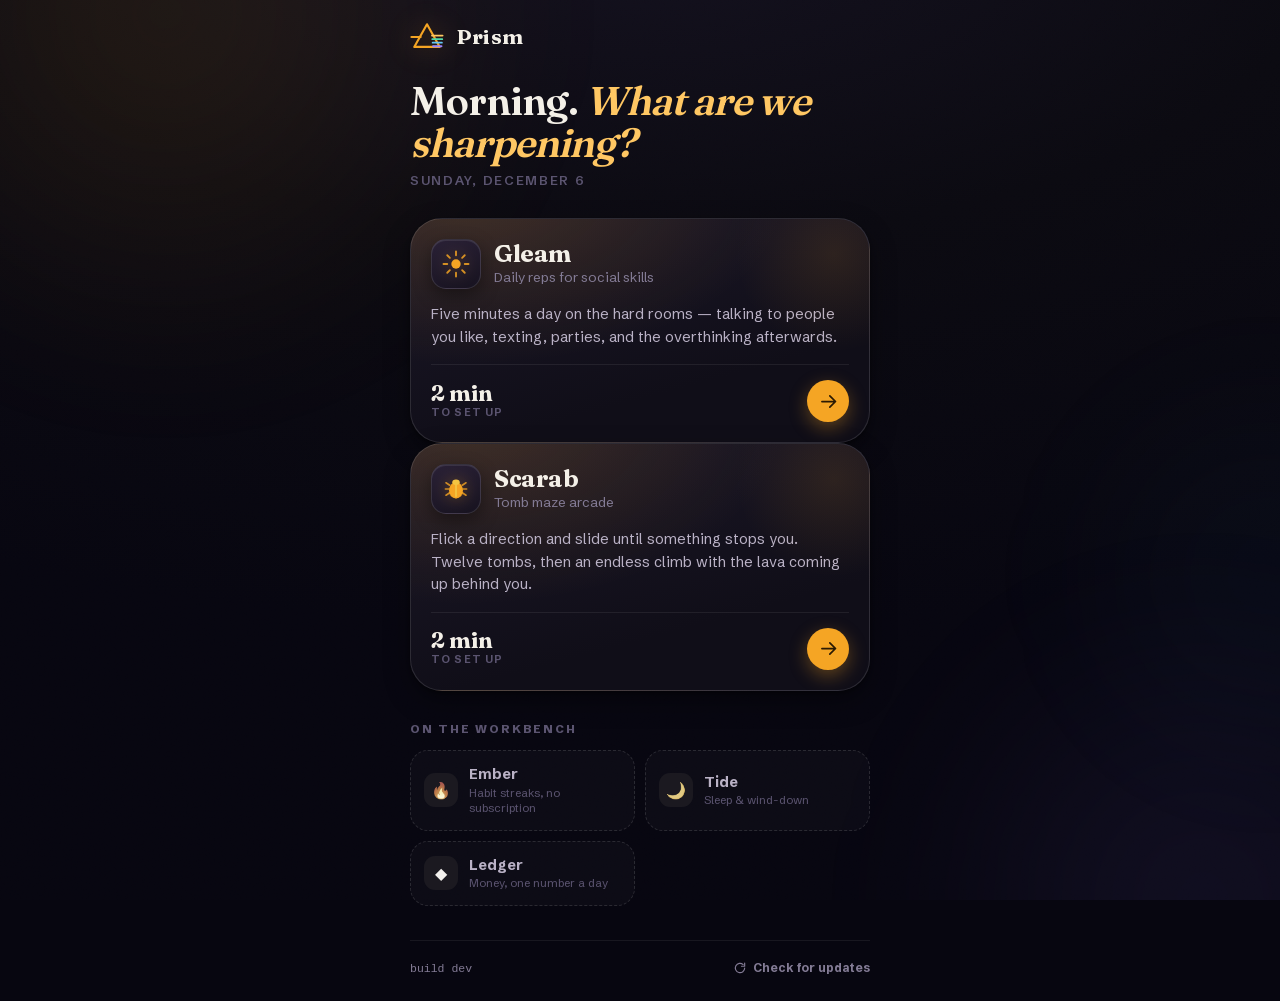
==== commit 37b63678: "Add Scarab, a tomb maze arcade game, as Prism's second app Flick a direction and the beetle slides u" ====
--- a/index.html
+++ b/index.html
@@ -26,6 +26,7 @@
 <link rel="stylesheet" href="./css/base.css">
 <link rel="stylesheet" href="./css/hub.css">
 <link rel="stylesheet" href="./css/gleam.css">
+<link rel="stylesheet" href="./css/scarab.css">
 </head>
 <body>
 
--- a/css/scarab.css
+++ b/css/scarab.css
@@ -0,0 +1,243 @@
+/* ══════════════════════════════════════════════════════════════
+   SCARAB — tomb maze arcade
+   ══════════════════════════════════════════════════════════════ */
+
+/* ── Menu ──────────────────────────────────────────────────── */
+
+.sc-menu { display: flex; flex-direction: column; }
+.sc-menu__top { display: flex; align-items: center; gap: 10px; padding: 2px 0 10px; }
+
+.sc-hero { text-align: center; padding: 10px 0 30px; }
+.sc-hero__mark {
+  display: inline-block;
+  filter: drop-shadow(0 0 26px rgba(47, 214, 168, 0.4));
+  animation: sc-hover 3.4s var(--ease-in-out) infinite;
+}
+@keyframes sc-hover {
+  0%, 100% { transform: translateY(0) rotate(-2deg); }
+  50% { transform: translateY(-8px) rotate(2deg); }
+}
+.sc-hero__title {
+  font-family: var(--font-display);
+  font-size: clamp(44px, 14vw, 62px);
+  font-weight: 700;
+  letter-spacing: -0.04em;
+  line-height: 1;
+  margin-top: 10px;
+  background: linear-gradient(170deg, #F5F0E4, #F5C542 60%, #C98A2E);
+  -webkit-background-clip: text;
+  background-clip: text;
+  color: transparent;
+}
+.sc-hero__sub { color: var(--text-2); font-size: 15px; margin-top: 8px; text-wrap: balance; }
+
+.sc-play { --btn-bg: #2FD6A8; --btn-lip: #1B8B6C; --btn-fg: #05261C; }
+.sc-play:not(:disabled) { box-shadow: 0 4px 0 0 var(--btn-lip), 0 8px 30px rgba(47, 214, 168, 0.28); }
+.sc-arcade { color: var(--ember-300); }
+
+.sc-stats { display: grid; grid-template-columns: repeat(3, 1fr); gap: 10px; margin-top: 24px; }
+.sc-stat {
+  padding: 14px 8px;
+  text-align: center;
+  border-radius: var(--r-md);
+  background: var(--ink-800);
+  border: 1px solid var(--hairline);
+}
+.sc-stat b {
+  display: block;
+  font-family: var(--font-display);
+  font-size: 22px; font-weight: 700; line-height: 1;
+  color: #F5C542;
+  font-variant-numeric: tabular-nums;
+}
+.sc-stat span {
+  display: block; margin-top: 5px;
+  font-size: 10px; font-weight: 800; letter-spacing: 0.12em;
+  text-transform: uppercase; color: var(--text-4);
+}
+
+/* ── Stars ─────────────────────────────────────────────────── */
+
+.stars { display: inline-flex; gap: 4px; justify-content: center; }
+.star { color: var(--ink-500); transition: color var(--t) var(--ease-out), transform var(--t) var(--ease-spring); }
+.star--on { color: #F5C542; filter: drop-shadow(0 0 6px rgba(245, 197, 66, 0.55)); }
+.star--pop { animation: pop 420ms var(--ease-spring); }
+
+/* ── Level select ──────────────────────────────────────────── */
+
+.sc-grid { display: grid; grid-template-columns: 1fr 1fr; gap: 10px; }
+.sc-card {
+  position: relative;
+  display: flex; flex-direction: column; align-items: center; gap: 7px;
+  padding: 16px 10px 14px;
+  border-radius: var(--r-lg);
+  background: linear-gradient(165deg, var(--ink-700), var(--ink-850));
+  border: 1px solid var(--hairline-2);
+  transition: transform var(--t-fast) var(--ease-out), border-color var(--t-fast);
+}
+.sc-card:active { transform: scale(0.97); }
+.sc-card--locked { opacity: 0.45; background: var(--ink-800); }
+.sc-card__n {
+  font-family: var(--font-display);
+  font-size: 26px; font-weight: 700; line-height: 1;
+  color: #2FD6A8;
+}
+.sc-card--locked .sc-card__n { color: var(--text-4); }
+.sc-card__name { font-size: 13.5px; font-weight: 700; text-align: center; }
+.sc-card__par { font-size: 10.5px; color: var(--text-4); font-weight: 700; letter-spacing: 0.08em; }
+
+/* ── Play surface ──────────────────────────────────────────── */
+
+.sc-play-root {
+  position: fixed;
+  inset: 0;
+  z-index: 70;
+  background: #0B0910;
+  overflow: hidden;
+  touch-action: none;
+  overscroll-behavior: none;
+  user-select: none;
+  -webkit-user-select: none;
+}
+
+.sc-canvas {
+  position: absolute;
+  inset: 0;
+  width: 100%;
+  height: 100%;
+  display: block;
+  touch-action: none;
+}
+
+.sc-hud {
+  position: absolute;
+  top: 0; left: 50%;
+  transform: translateX(-50%);
+  width: min(100%, var(--frame));
+  display: flex; align-items: center; gap: 12px;
+  padding: calc(var(--safe-t) + 12px) 16px 12px;
+  pointer-events: none;
+  background: linear-gradient(180deg, rgba(11, 9, 16, 0.92), transparent);
+}
+.sc-hud__btn {
+  pointer-events: auto;
+  display: grid; place-items: center;
+  width: 36px; height: 36px;
+  border-radius: var(--r-pill);
+  background: rgba(255, 255, 255, 0.08);
+  color: var(--text-2);
+}
+.sc-hud__btn:active { background: rgba(255, 255, 255, 0.16); }
+.sc-hud__stat {
+  display: inline-flex; align-items: center; gap: 6px;
+  font-weight: 800; font-size: 17px;
+  color: #F5C542;
+  font-variant-numeric: tabular-nums;
+  text-shadow: 0 2px 6px rgba(0, 0, 0, 0.8);
+}
+.sc-hud__stat--right { color: var(--text); gap: 8px; }
+.sc-hud__label {
+  font-size: 9.5px; font-weight: 800; letter-spacing: 0.16em;
+  color: var(--text-4);
+}
+
+.sc-chain {
+  position: absolute;
+  top: calc(var(--safe-t) + 58px);
+  left: 50%;
+  transform: translateX(-50%) scale(0.8);
+  padding: 5px 14px;
+  border-radius: var(--r-pill);
+  background: rgba(47, 214, 168, 0.18);
+  border: 1px solid rgba(47, 214, 168, 0.4);
+  color: #7CF0CD;
+  font-size: 13px; font-weight: 800; letter-spacing: 0.06em;
+  opacity: 0;
+  pointer-events: none;
+  transition: opacity 160ms linear, transform 220ms var(--ease-spring);
+}
+.sc-chain[data-on] { opacity: 1; transform: translateX(-50%) scale(1); }
+
+.sc-layer { position: absolute; inset: 0; pointer-events: none; }
+.sc-layer > * { pointer-events: auto; }
+
+.sc-hint {
+  position: absolute;
+  left: 50%; bottom: 16%;
+  transform: translateX(-50%);
+  display: flex; align-items: center; gap: 10px;
+  padding: 10px 18px;
+  border-radius: var(--r-pill);
+  background: rgba(11, 9, 16, 0.8);
+  border: 1px solid var(--hairline-2);
+  color: var(--text-2);
+  font-size: 14px; font-weight: 700;
+  pointer-events: none;
+  animation: sc-nudge 1.6s var(--ease-in-out) infinite;
+}
+@keyframes sc-nudge {
+  0%, 100% { transform: translateX(-50%) translateY(0); opacity: 0.85; }
+  50% { transform: translateX(-50%) translateY(-6px); opacity: 1; }
+}
+
+/* ── Overlays ──────────────────────────────────────────────── */
+
+.sc-over {
+  position: absolute;
+  inset: 0;
+  display: grid;
+  place-items: center;
+  padding: 24px;
+  background: rgba(6, 5, 10, 0.78);
+  -webkit-backdrop-filter: blur(6px);
+  backdrop-filter: blur(6px);
+  animation: fade-in 220ms var(--ease-out) both;
+}
+.sc-over__panel {
+  width: min(100%, 340px);
+  display: flex; flex-direction: column; gap: 10px;
+  text-align: center;
+  animation: rise-in 320ms var(--ease-spring) both;
+}
+.sc-over__title {
+  font-family: var(--font-display);
+  font-size: clamp(30px, 9vw, 40px);
+  font-weight: 700;
+  letter-spacing: -0.03em;
+  line-height: 1.05;
+  margin-bottom: 4px;
+  color: #F5C542;
+}
+.sc-over__title--bad { color: var(--rose); }
+.sc-over__rows { display: flex; flex-direction: column; gap: 6px; margin: 8px 0 6px; }
+.sc-over__line {
+  display: flex; justify-content: space-between;
+  padding: 10px 14px;
+  border-radius: var(--r-sm);
+  background: rgba(255, 255, 255, 0.05);
+  font-size: 14px;
+}
+.sc-over__line b { font-variant-numeric: tabular-nums; }
+
+.sc-score { margin: 4px 0 10px; }
+.sc-score__big {
+  font-family: var(--font-display);
+  font-size: 54px; font-weight: 700; line-height: 1;
+  color: #F5C542;
+  font-variant-numeric: tabular-nums;
+}
+.sc-score__row {
+  display: flex; justify-content: center; gap: 16px;
+  margin-top: 8px;
+  font-size: 13.5px; color: var(--text-3);
+}
+.sc-record {
+  margin-top: 8px;
+  font-size: 13px; font-weight: 800; letter-spacing: 0.1em;
+  text-transform: uppercase;
+  color: #2FD6A8;
+}
+
+@media (prefers-reduced-motion: reduce) {
+  .sc-hero__mark, .sc-hint { animation: none; }
+}
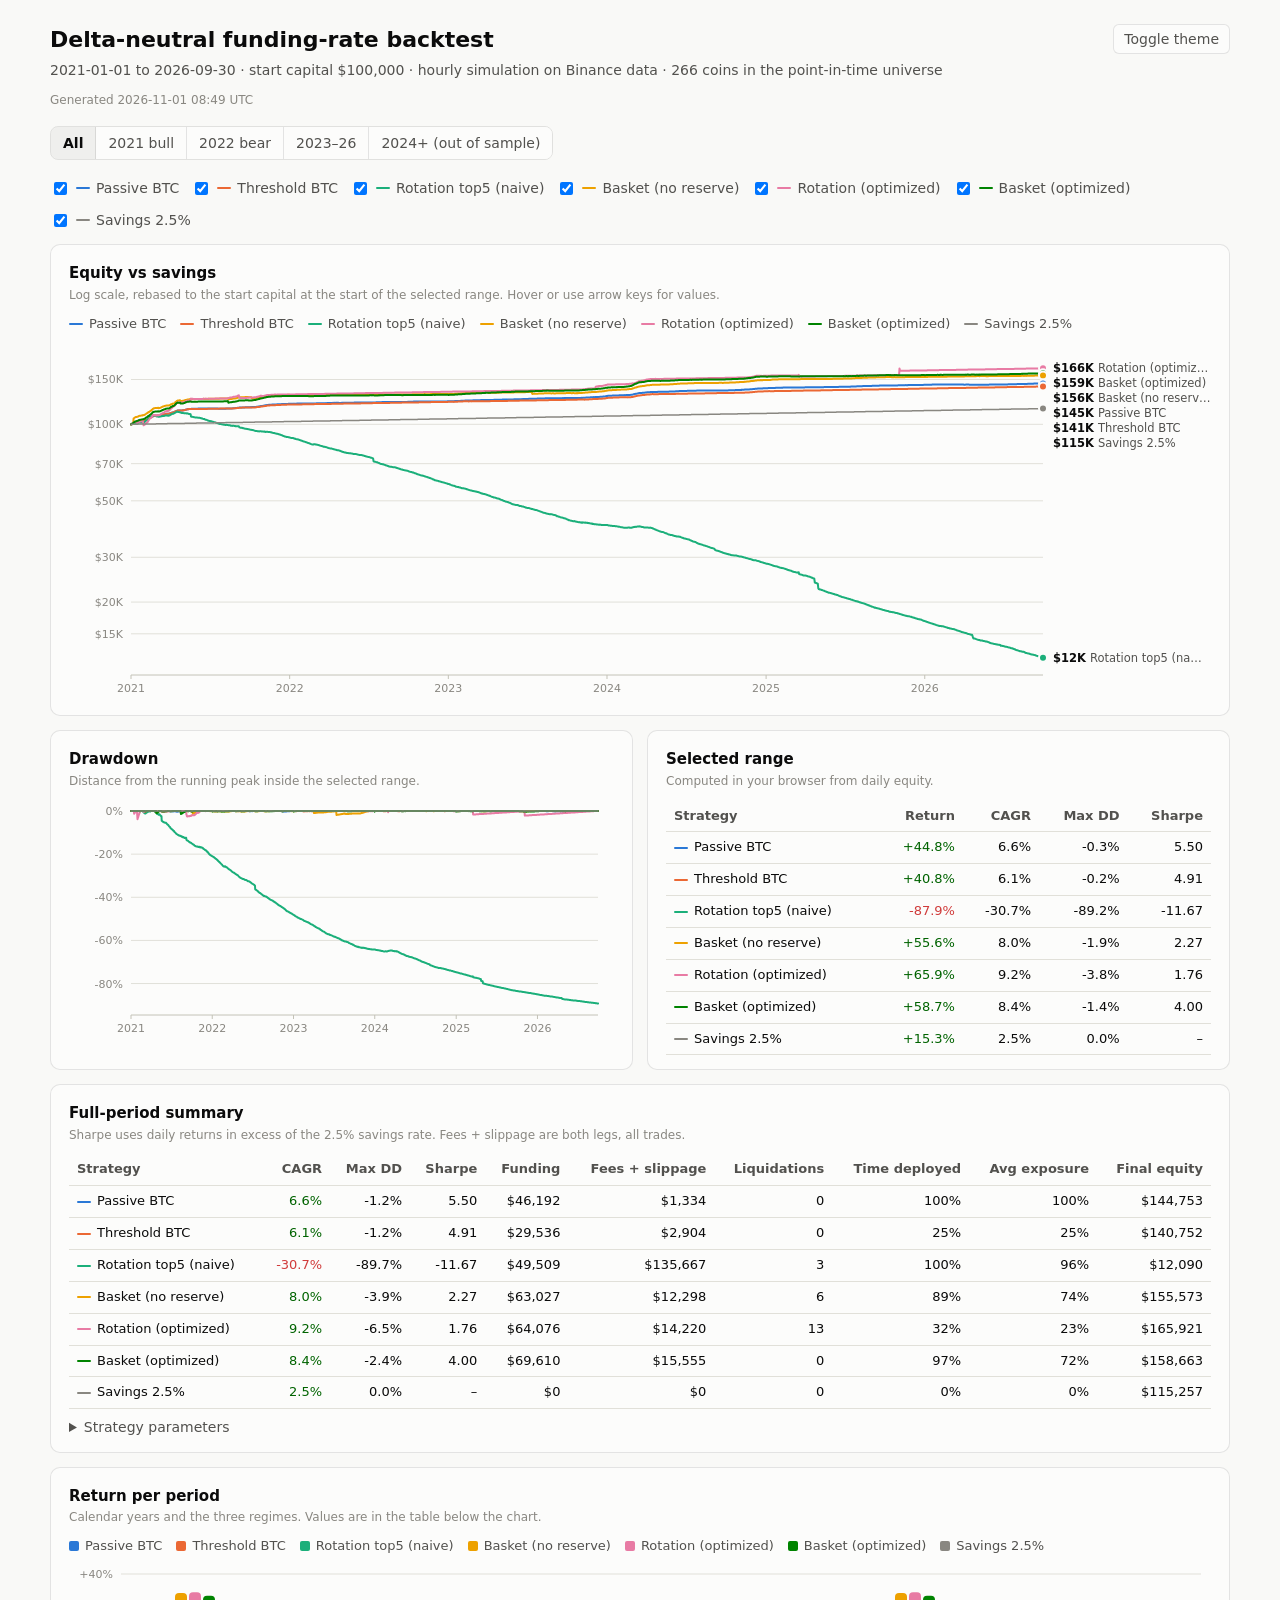
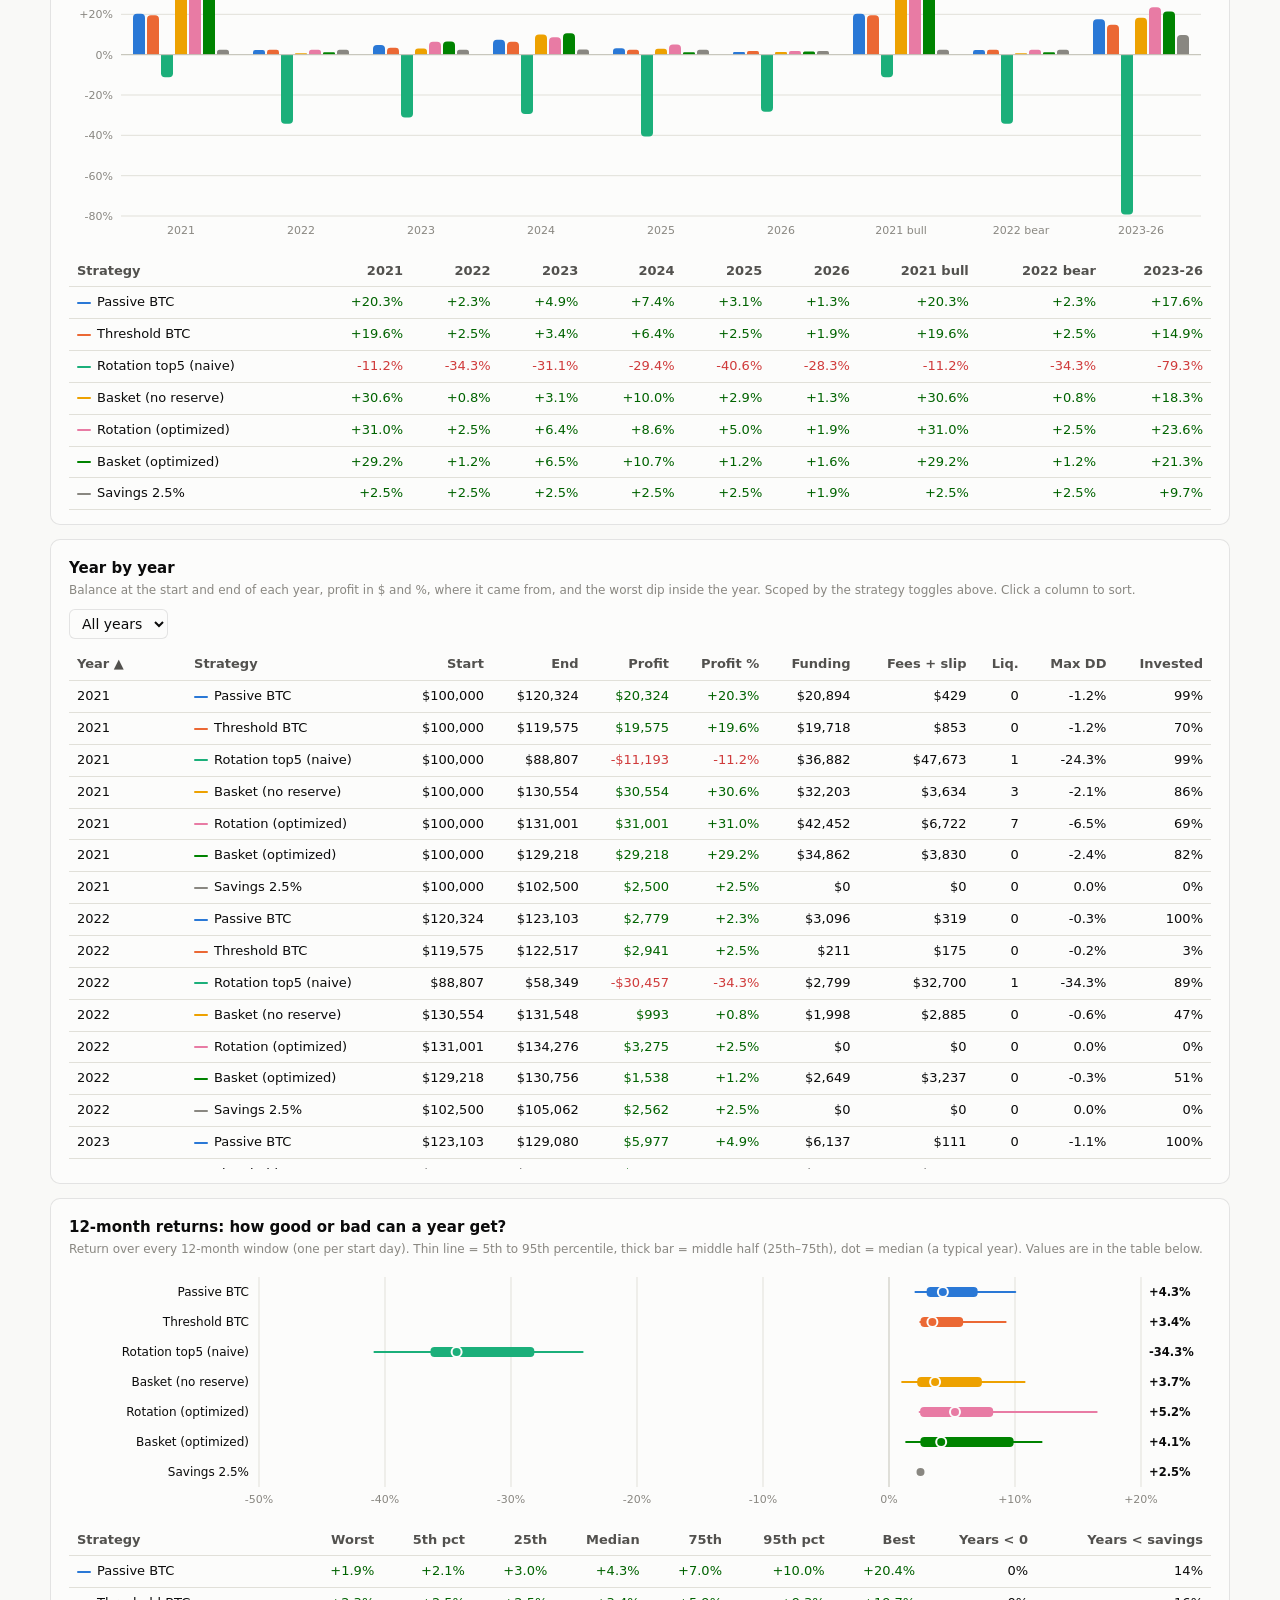
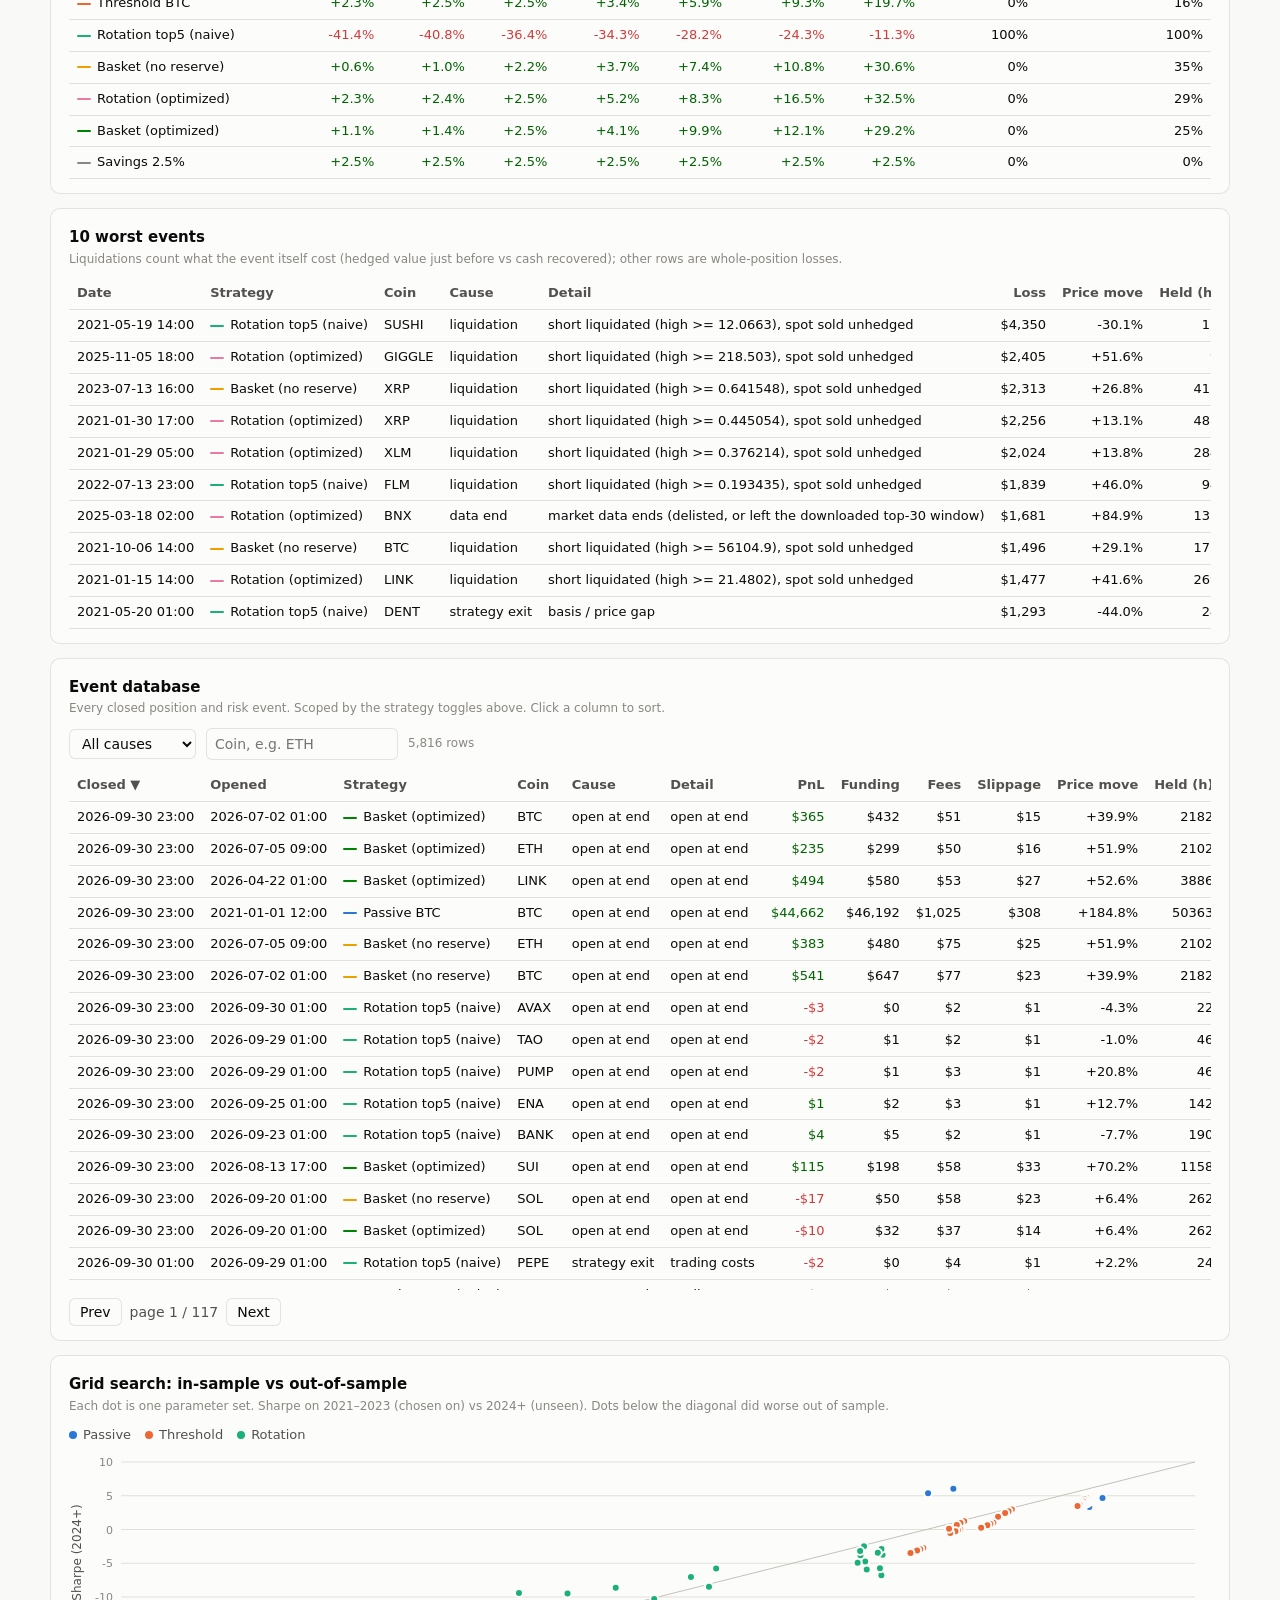
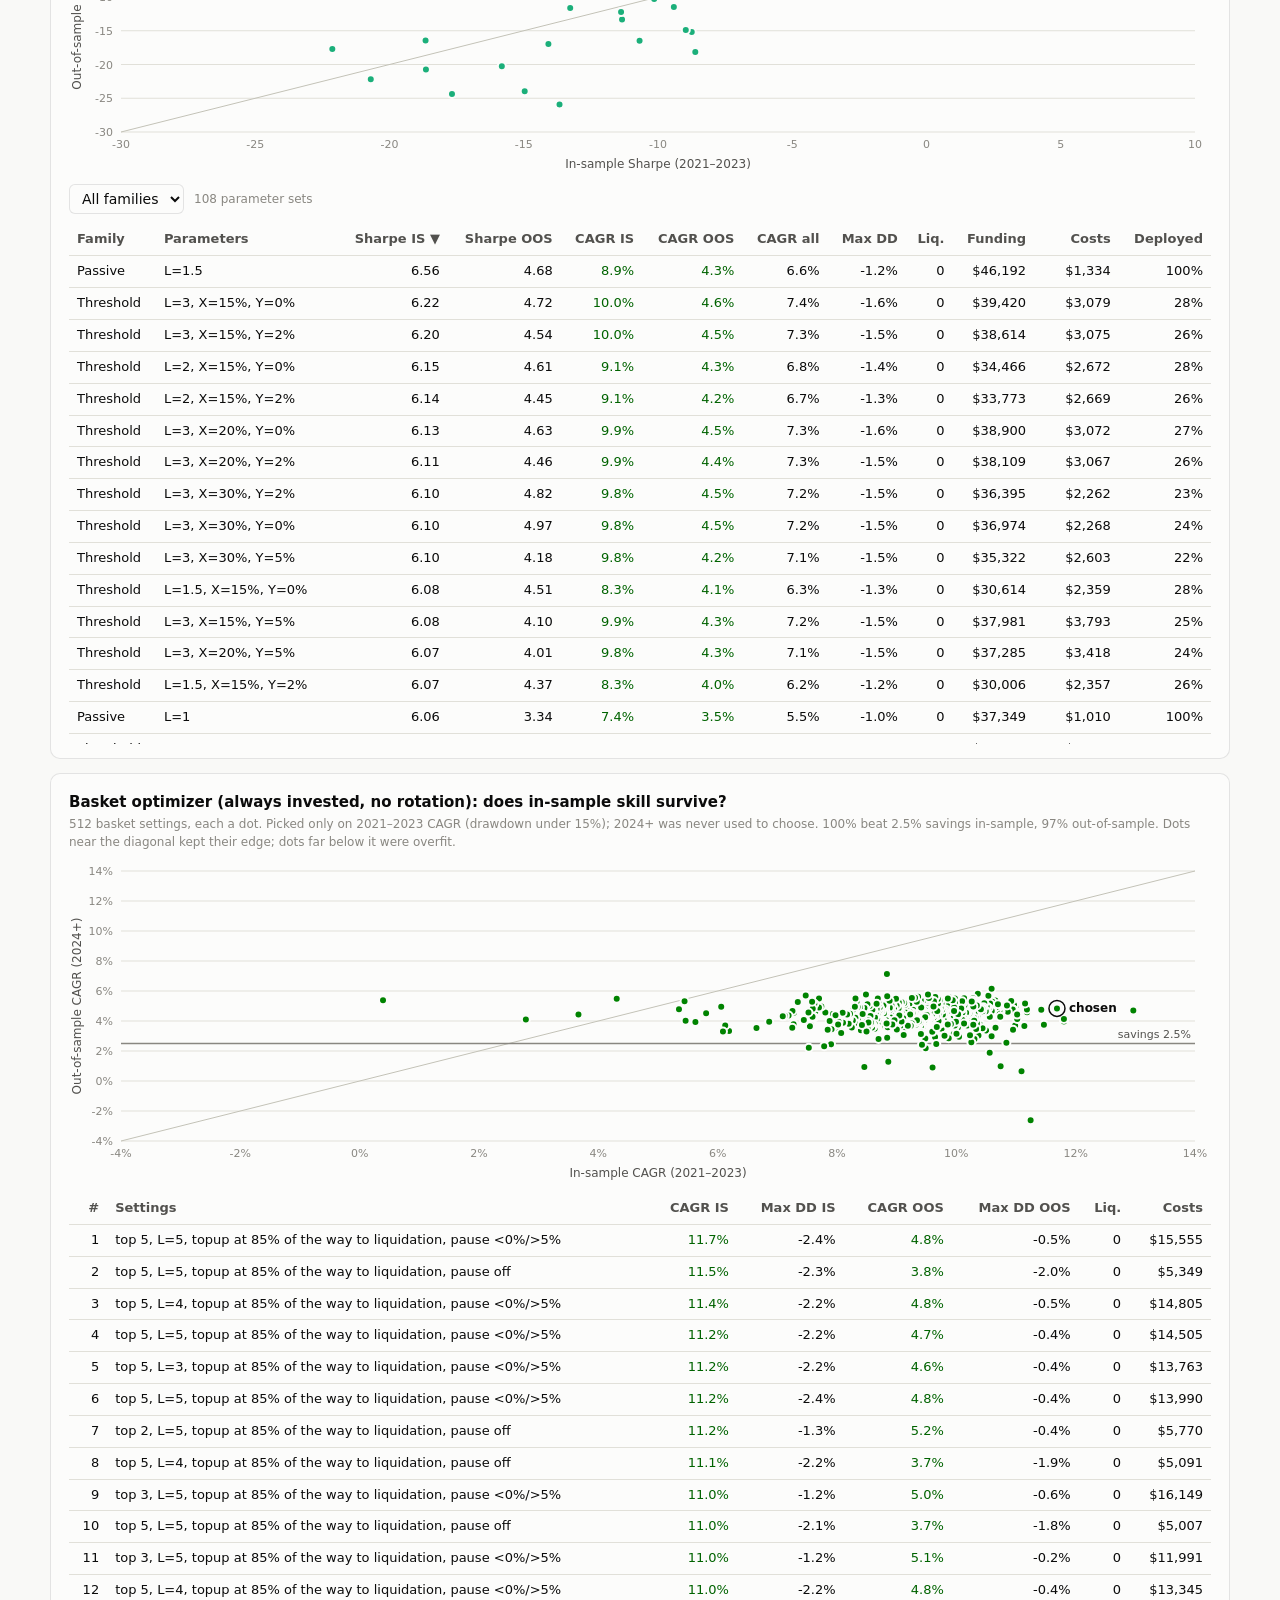
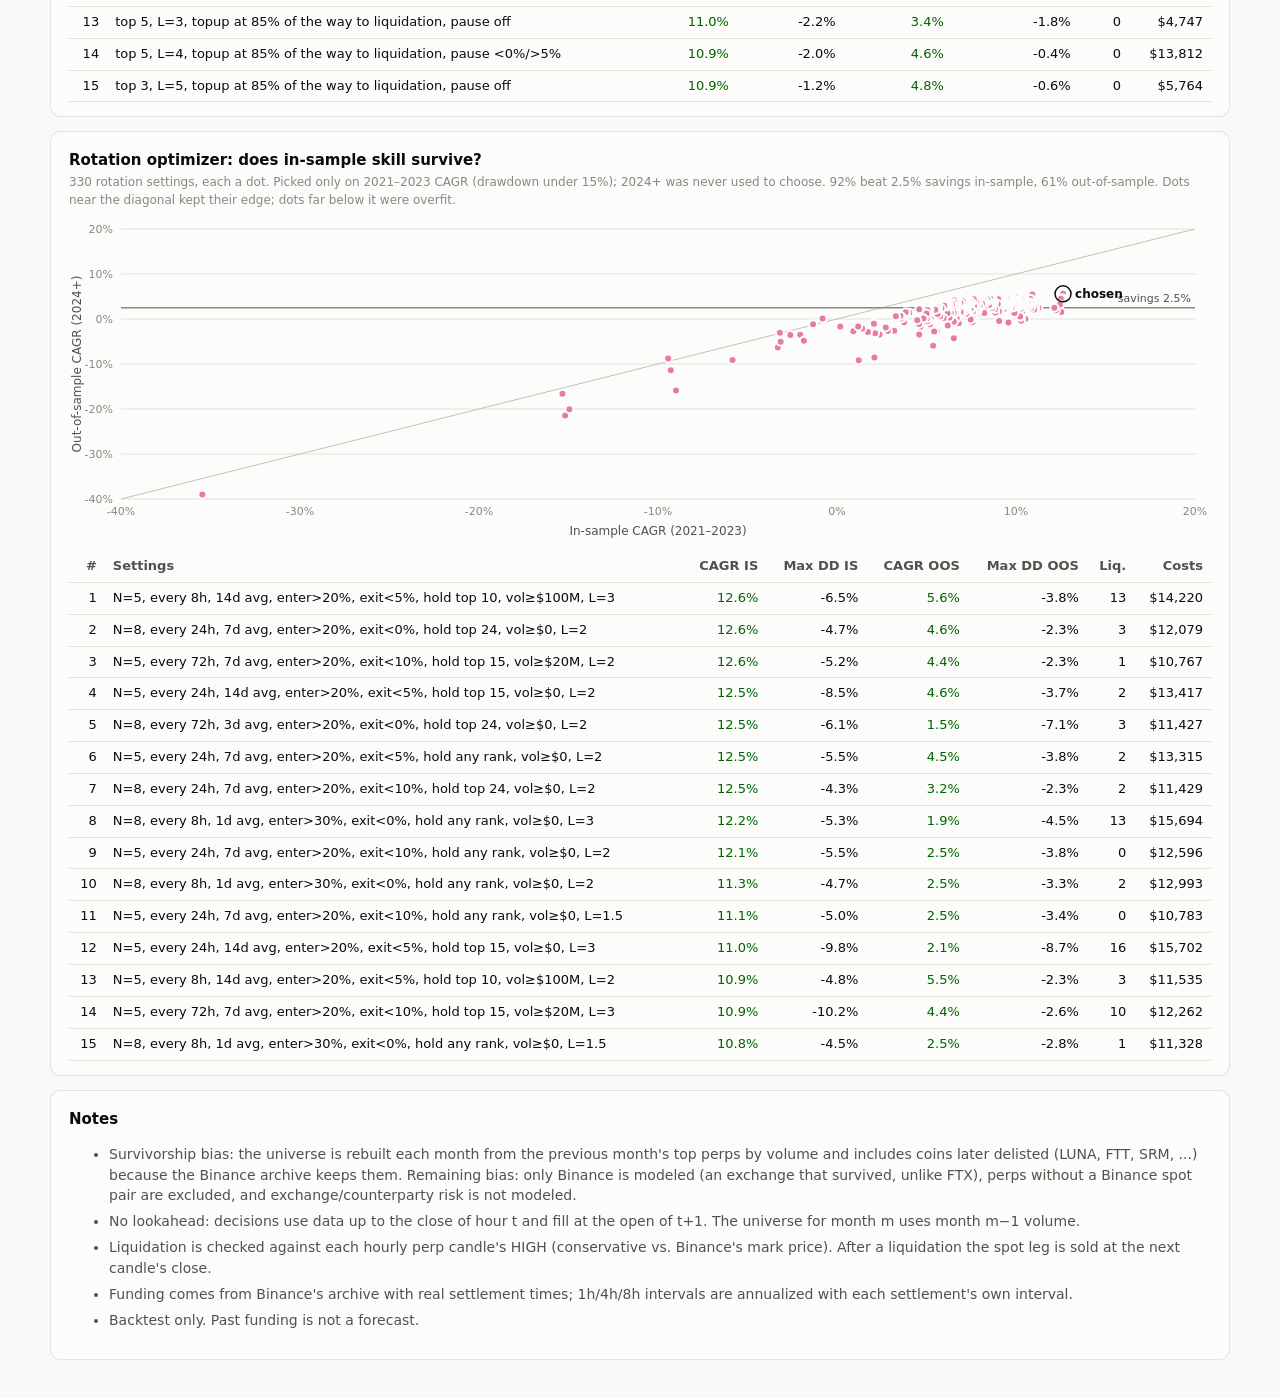
==== commit 9976a1b6: "Forward the Pages root to the dashboard in docs/ Pages is set to the branch root, so serve a small r" ====
--- a/index.html
+++ b/index.html
@@ -1,53 +1,15 @@
 <!DOCTYPE html>
-<html lang="en" data-theme="nocturne">
+<html lang="en">
 <head>
 <meta charset="utf-8">
-<meta name="viewport" content="width=device-width, initial-scale=1, viewport-fit=cover, maximum-scale=1, user-scalable=no">
-<title>Prism</title>
-<meta name="description" content="A pocket suite of small, sharp apps. Starting with Gleam — daily reps for social skills.">
-
-<link rel="manifest" href="./manifest.webmanifest">
-<meta name="theme-color" content="#0B0A11">
-<meta name="color-scheme" content="dark">
-
-<!-- iOS standalone / add-to-home-screen -->
-<meta name="apple-mobile-web-app-capable" content="yes">
-<meta name="mobile-web-app-capable" content="yes">
-<meta name="apple-mobile-web-app-status-bar-style" content="black-translucent">
-<meta name="apple-mobile-web-app-title" content="Prism">
-<link rel="apple-touch-icon" href="./assets/icons/apple-touch-icon.png">
-<link rel="icon" href="./assets/icons/icon-192.png" sizes="192x192">
-<link rel="icon" href="./assets/icon.svg" type="image/svg+xml">
-
-<link rel="preload" href="./assets/fonts/fraunces-1.woff2" as="font" type="font/woff2" crossorigin>
-<link rel="preload" href="./assets/fonts/schibstedgrotesk-4.woff2" as="font" type="font/woff2" crossorigin>
-<link rel="stylesheet" href="./css/fonts.css">
-<link rel="stylesheet" href="./css/tokens.css">
-<link rel="stylesheet" href="./css/base.css">
-<link rel="stylesheet" href="./css/hub.css">
-<link rel="stylesheet" href="./css/gleam.css">
-<link rel="stylesheet" href="./css/scarab.css">
+<meta name="viewport" content="width=device-width, initial-scale=1">
+<title>Funding-rate backtest dashboard</title>
+<!-- GitHub Pages serves this repo's root; the dashboard lives in docs/. -->
+<meta http-equiv="refresh" content="0; url=docs/">
+<link rel="canonical" href="docs/">
+<script>location.replace("docs/" + location.search + location.hash);</script>
 </head>
-<body>
-
-<div class="atmos" aria-hidden="true">
-  <div class="atmos__aurora atmos__aurora--a"></div>
-  <div class="atmos__aurora atmos__aurora--b"></div>
-  <div class="atmos__aurora atmos__aurora--c"></div>
-  <div class="atmos__grain"></div>
-</div>
-
-<div id="app" class="app-frame"></div>
-
-<div id="layer-toast" class="layer-toast" role="status" aria-live="polite"></div>
-<div id="layer-sheet" class="layer-sheet" aria-hidden="true"></div>
-
-<noscript>
-  <div style="padding:2rem;font-family:sans-serif;color:#F3EFE7">
-    Prism needs JavaScript. Turn it on and reload.
-  </div>
-</noscript>
-
-<script type="module" src="./js/main.js"></script>
+<body style="font-family: system-ui, sans-serif; padding: 24px;">
+  <p>Opening the <a href="docs/">funding-rate backtest dashboard</a>…</p>
 </body>
 </html>
